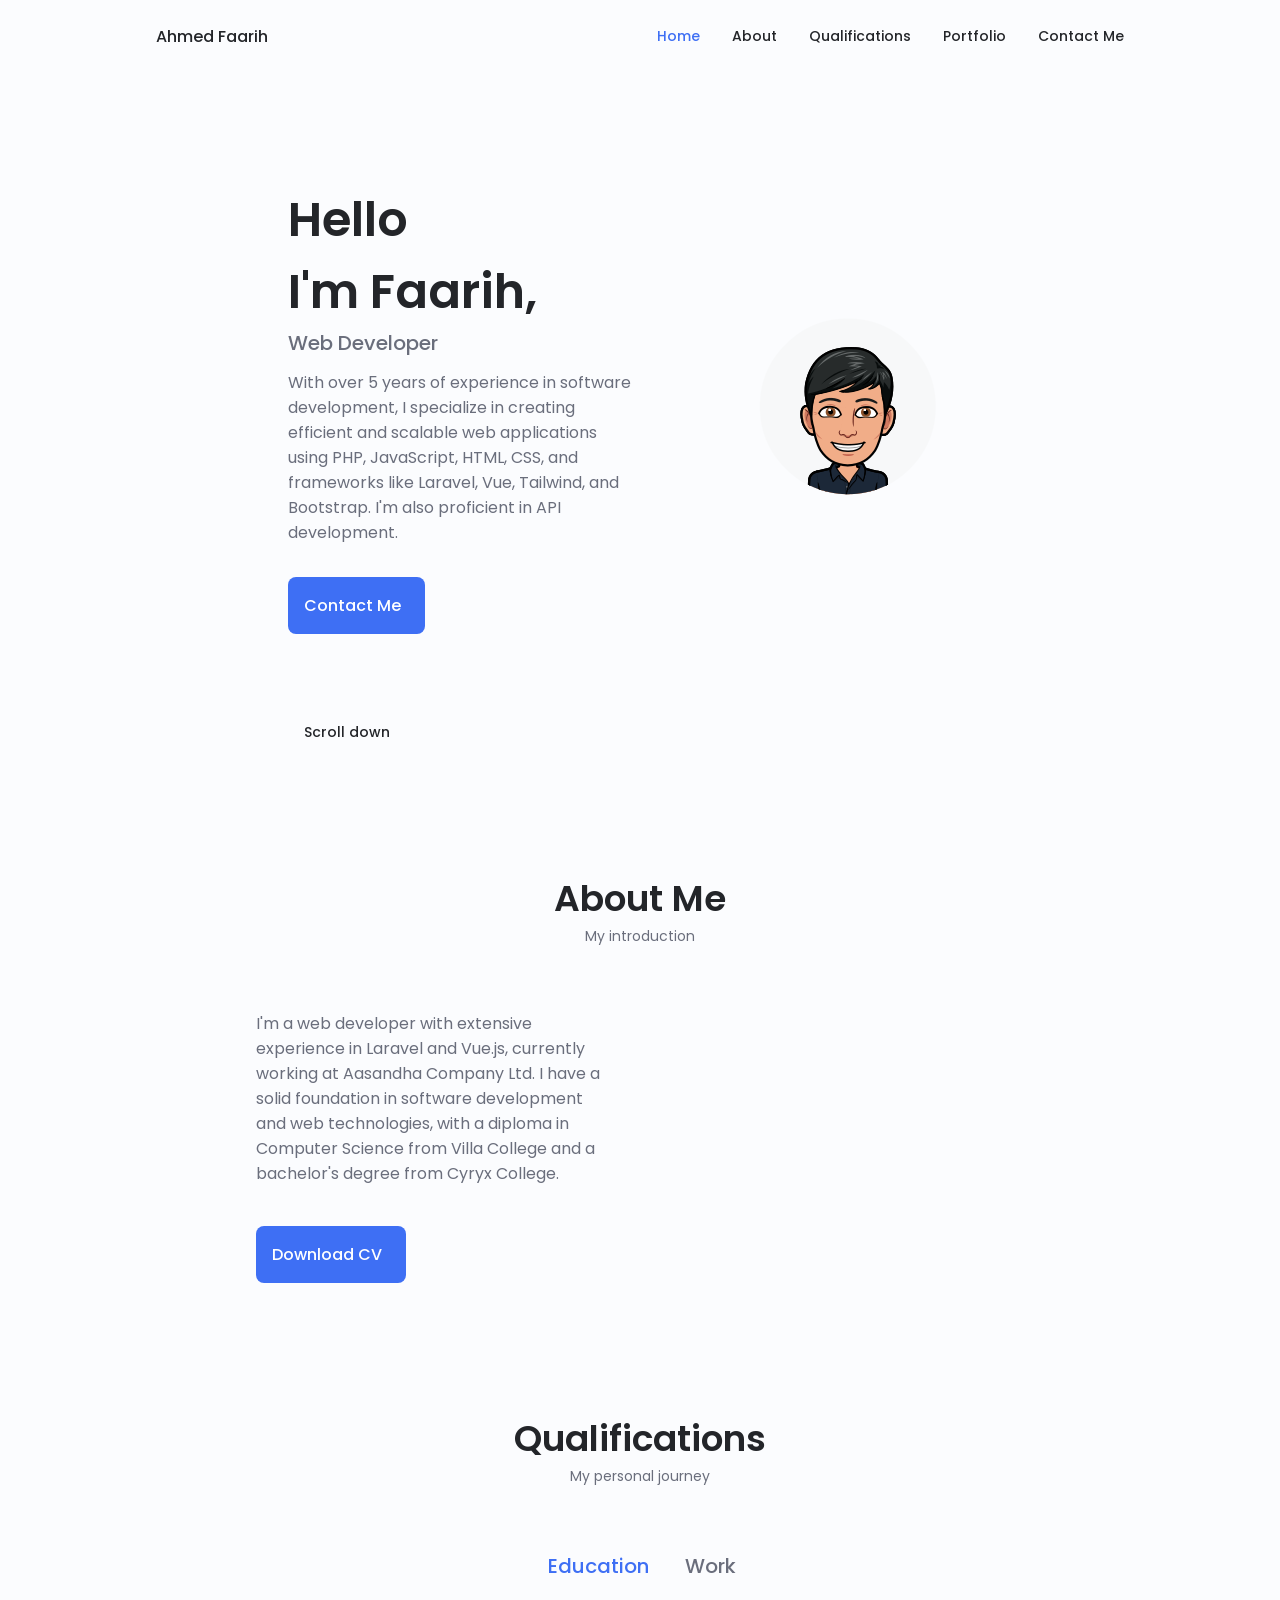
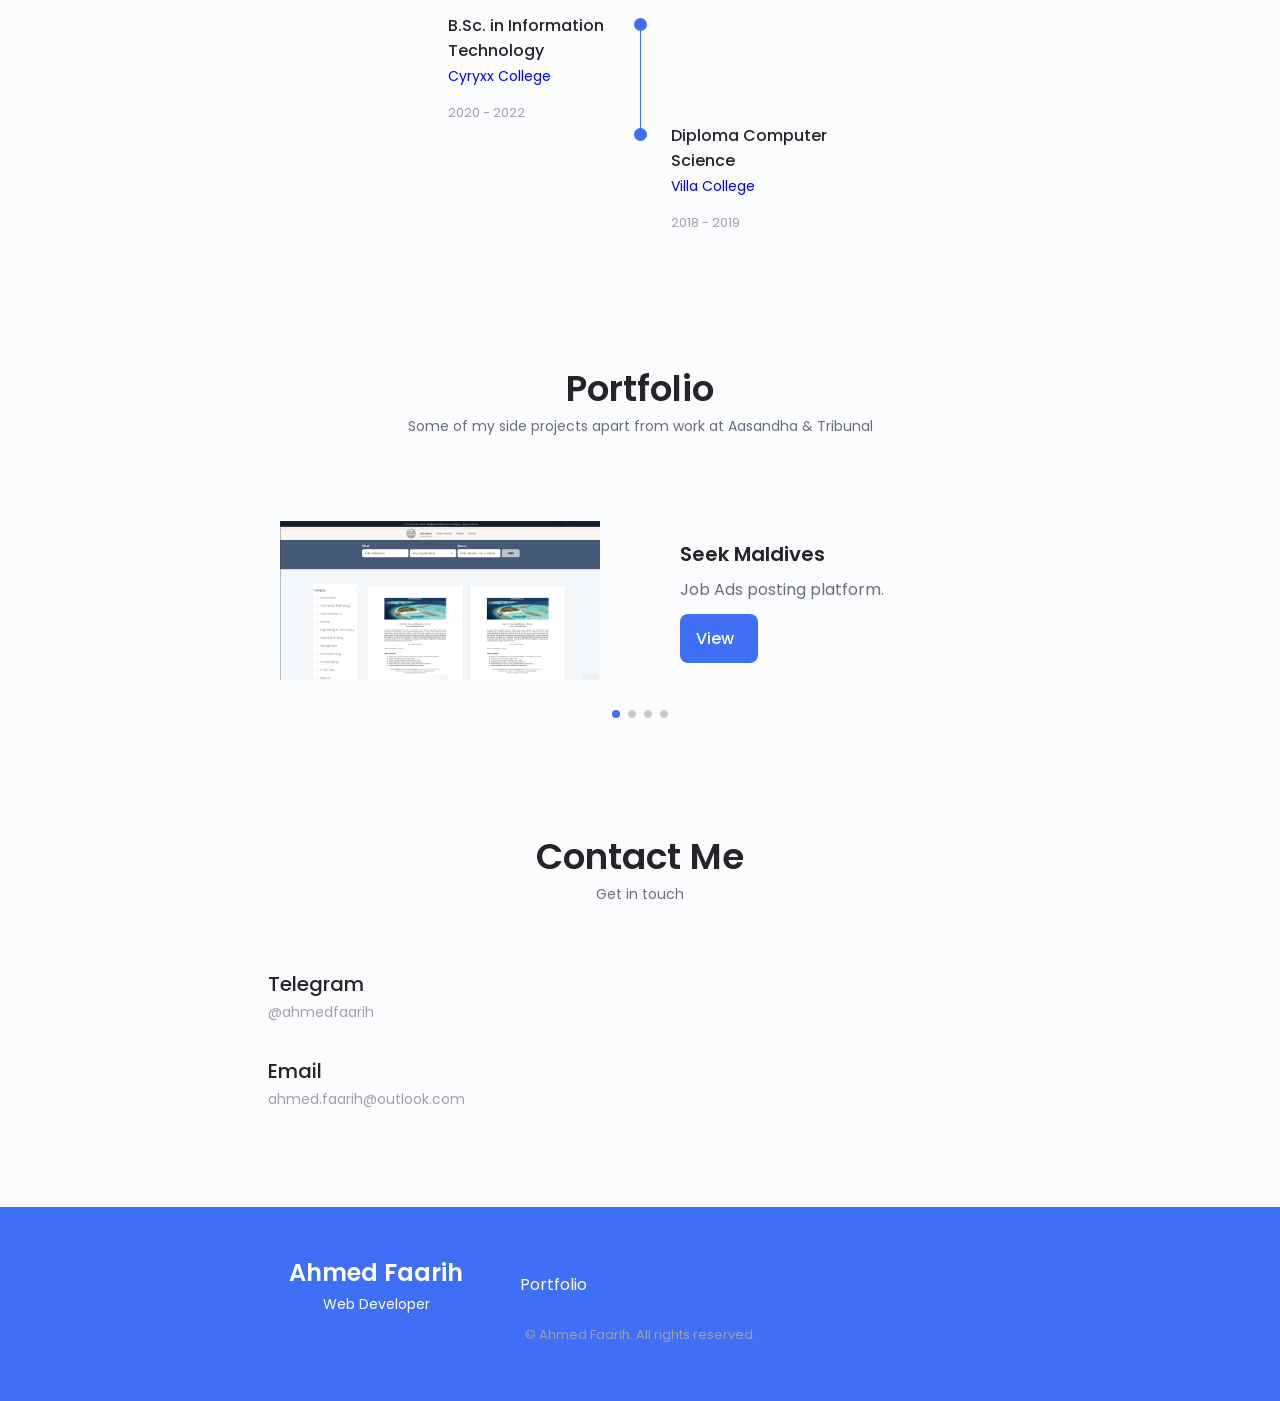
==== index.html @ a4dde604 "init" ====
<!DOCTYPE html>
<html lang="en">

<head>
    <meta charset="UTF-8">
    <meta name="viewport" content="width=device-width, initial-scale=1.0">
    <meta name="description" content="Ahmed Faarih - Data Scientist and Bioinformatician. Explore my expertise in data science and bioinformatics.">
    <!--==================== UNICONS ====================-->
    <link rel="stylesheet" href="https://unicons.iconscout.com/release/v4.0.0/css/line.css">
    <link rel="stylesheet" href="https://cdnjs.cloudflare.com/ajax/libs/font-awesome/4.7.0/css/font-awesome.min.css">
    <!--==================== SWIPER CSS ====================-->
    <link rel="stylesheet" href="assets/css/swiper-bundle.min.css">

    <!--==================== CSS ====================-->
    <link rel="stylesheet" href="assets/css/styles.css">

    <title>Ahmed Faarih - Web developer</title>
    <meta name="keywords" content="Web developer, software developer, computer science student, ">
    <meta name="author" content="Ahmed Faarih">
    <meta name="robots" content="index, follow">
    <meta name="google-site-verification" content="KYe6GsSYjjdW_70JlJh1PmUMcjtCYCgVxAILWMEkWSw" />
    <script src="https://www.google.com/recaptcha/api.js" async defer></script>
</head>

<body>
    <!--==================== HEADER ====================-->
    <header class="header" id="header">
        <nav class="nav container">
            <a href="#" class="nav__logo">Ahmed Faarih</a>
            <div class="nav__menu" id="nav-menu">
                <ul class="nav__list grid">
                    <li class="nav__item">
                        <a href="#home" class="nav__link active-link">
                            <i class="uil uil-estate nav__icon"></i> Home
                        </a>
                    </li>
                    <li class="nav__item">
                        <a href="#about" class="nav__link">
                            <i class="uil uil-user nav__icon"></i> About
                        </a>
                    </li>
                    <li class="nav__item">
                        <a href="#qualifications" class="nav__link">
                            <i class="uil uil-graduation-cap nav__icon"></i> Qualifications
                        </a>
                    </li>
                    <li class="nav__item">
                        <a href="#portfolio" class="nav__link">
                            <i class="uil uil-scenery nav__icon"></i> Portfolio
                        </a>
                    </li>
                    <li class="nav__item">
                        <a href="#contact" class="nav__link">
                            <i class="uil uil-estate nav__icon"></i> Contact Me
                        </a>
                    </li>
                </ul>
                <i class="uil uil-times nav__close" id="nav-close"></i>
            </div>
        </nav>
    </header>

    <!--==================== MAIN ====================-->
    <main class="main">
        <!--==================== HOME ====================-->
        <section class="home section" id="home">
            <div class="home__container container grid">
                <div class="home__content grid">
                    <div class="home__social">
                        <a href="https://www.linkedin.com/in/ahmedfaarih/" target="_blank" class="home__social-icon">
                            <i class="uil uil-linkedin-alt"></i>
                        </a>
                        <a href="https://github.com/ahmedfaarih" target="_blank" class="home__social-icon">
                            <i class="uil uil-github-alt"></i>
                        </a>
                    </div>

                    <div class="home__img">
                        <img  src="assets/img/bit.png" alt="" srcset="">
                    </div>
                    <div class="home__data">
                        <h1 class="home__title">Hello <br> I'm Faarih,</h1>
                        <h3 class="home__subtitle">Web Developer</h3>
                        <p class="home__description">With over 5 years of experience in software development, I specialize in creating efficient and scalable web applications using PHP, JavaScript, HTML, CSS, and frameworks like Laravel, Vue, Tailwind, and Bootstrap. I'm also proficient in API development.</p>
                        <a href="#contact" class="button button--flex">
                            Contact Me <i class="uil uil-message button__icon"></i>
                        </a>
                    </div>                    
                </div>

                <div class="home_scroll">
                    <a href="#about" class="home__scroll-button button--flex">
                        <i class="uil uil-mouse-alt home__scroll-mouse"></i>
                        <span class="home__scroll-name">Scroll down</span>
                        <i class="uil uil-arrow-down homw__scroll-arrow"></i>
                    </a>
                </div>
            </div>
        </section>
        
        <!--==================== ABOUT ====================-->
        <section class="about section" id="about">
            <h2 class="section__title"> About Me</h2>
            <span class="section__subtitle">My introduction</span>

            <div class="about__container container grid">
                <div class="about__data">
                    <p class="about__description">
                        I'm a web developer with extensive experience in Laravel and Vue.js, currently working at Aasandha Company Ltd. I have a solid foundation in software development and web technologies, with a diploma in Computer Science from Villa College and a bachelor's degree from Cyryx College.
                    </p>
            
                    <div class="about__buttons">
                        <a download="" href="assets/pdf/Ahmed_Faarih_CV.pdf" class="button button--flex">
                            Download CV <i class="uil uil-download-alt button__icon"></i>
                        </a>
                    </div>
                </div>
            </div>
            

        </section>


        <!--==================== QUALIFICATION ====================-->
        <section class="qualification section" id="qualifications">
            <h2 class="section__title">Qualifications</h2>
            <div class="section__subtitle">My personal journey</div>

            <div class="qualification__container container">
                <div class="qualification__tabs">
                    <div class="qualification__button button--flex qualification__active" data-target="#education">
                        <i class="uil uil-graduation-cap qualification__icon"></i>
                        Education
                    </div>

                    <div class="qualification__button button--flex" data-target="#work">
                        <i class="uil uil-briefcase-alt qualification__icon"></i>
                        Work
                    </div>
                </div>

                <div class="qualification__sections">
                    <!--===============================QUALIFICATION CONTENT 1 ===========================-->
                    <div class="qualification__content qualification__active" data-content id="education">
                        <!--===============================QUALIFICATION 1 ===========================-->
                        <div class="qualification__data">
                            <div>
                                <h3 class="qualification__title">B.Sc. in Information Technology  </h3>
                                <span class="qualification__subtitle">
                                    <a href="https://cyryxcollege.edu.mv/" target="_blank">Cyryxx College</a>
                                        <br>
                                </span>
                                <div class="qualification__calendar">
                                    <i class="uil uil-calendar-alt"></i>
                                    2020 - 2022
                                </div>
                            </div>

                            <div>
                                <span class="qualification__rounder"></span>
                                <span class="qualification__line"></span>
                            </div>
                        </div>

                        <!--===============================QUALIFICATION 2 ===========================-->
                        <div class="qualification__data">
                            <div></div>
                            <div>
                                <span class="qualification__rounder"></span>
                            </div>

                            <div>
                                <h3 class="qualification__title">Diploma Computer Science</h3>
                                <span class="qualification__subtitle">
                                    <a href="https://www.villacollege.edu.mv" target="_blank">Villa College</a>
                                        <br>
                                </span>
                                <div class="qualification__calendar">
                                    <i class="uil uil-calendar-alt"></i>
                                    2018 - 2019
                                </div>
                            </div>
                        </div>
                    </div>

                    <!--===============================QUALIFICATION CONTENT 2 ===========================-->
                    <div class="qualification__content" data-content id="work">
                        <!--===============================QUALIFICATION 1 ===========================-->
                        <div class="qualification__data">
                            <div>
                                <h3 class="qualification__title">Software Developer</h3>
                                <span class="qualification__subtitle">
                                    <a href="https://www.aasandha.mv/" target="_blank">Aasandha Company Ltd</a>
                                </span>
                                <div class="qualification__calendar">
                                    <i class="uil uil-calendar-alt"></i>
                                    June 2022 - Present
                                </div>
                            </div>

                            <div>
                                <span class="qualification__rounder"></span>
                                <span class="qualification__line"></span>
                            </div>
                        </div>

                        <!--===============================QUALIFICATION 2 ===========================-->
                        <div class="qualification__data">
                            <div></div>
                            <div>
                                <span class="qualification__rounder"></span>
                                <span class="qualification__line"></span>
                            </div>

                            <div>
                                <h3 class="qualification__title">Assistant IT officer</h3>
                                <span class="qualification__subtitle">
                                    <a href="https://employmenttribunal.gov.mv/tribunal/" target="_blank">Employment Tribunal </a>
                                </span>
                                <div class="qualification__calendar">
                                    <i class="uil uil-calendar-alt"></i>
                                    Nov 2019 - Jun 2022
                                </div>
                            </div>
                        </div>

                        <!--===============================QUALIFICATION 3 ===========================-->
                        <div class="qualification__data">
                            <div>
                                <h3 class="qualification__title">Technical Assistant</h3>
                                <span class="qualification__subtitle">
                                    <a href="https://www.univr.it/it/" target="_blank">Male' Water & Sewerage Company</a>
                                </span>
                                <div class="qualification__calendar">
                                    <i class="uil uil-calendar-alt"></i>
                                    Dec 2017 - Nov 2019
                                </div>
                            </div>

                            <div>
                                <span class="qualification__rounder"></span>
                            </div>
                        </div>
                    </div>
                </div>
            </div>
        </section>

        <!--==================== PORTFOLIO ====================-->
        <section class="portfolio section" id="portfolio">
            <h2 class="section__title">Portfolio</h2>
            <span class="section__subtitle">Some of my side projects apart from work at Aasandha & Tribunal</span>

            <div class="portfolio__container container swiper-container">
                <div class="swiper-wrapper">

                    <!--======================== PORTFOLIO 1 =============-->
                    <div class="portfolio__content grid swiper-slide">
                        <img src="assets/img/seekmv.png" alt="" class="portfolio__img" loading="lazy">

                        <div class="portfolio__data">
                            <h3 class="portfolio__title">Seek Maldives</h3>
                            <p class="portfolio__description">
                                Job Ads posting platform.
                            </p>
                            <a href="https://seek.mv"
                                class="button button--flex button--small portfolio__button">
                                View
                                <i class="uil uil-arrow-right button__icon"></i>
                            </a>
                        </div>
                    </div>

                    <!--======================== PORTFOLIO 2 =============-->
                    <div class="portfolio__content grid swiper-slide">
                        <img src="assets/img/ocm.png" alt="" class="portfolio__img" loading="lazy">

                        <div class="portfolio__data">
                            <h3 class="portfolio__title">Ocean Cruiser Maldives</h3>
                            <p class="portfolio__description">
                                Website for Ocean Cruiser Maldives
                            </p>
                            <a href="https://ocm.mv/v2" class="button button--flex button--small portfolio__button">
                                View
                                <i class="uil uil-arrow-right button__icon"></i>
                            </a>
                        </div>
                    </div>

                    <!--======================== PORTFOLIO 3 =============-->
                    <div class="portfolio__content grid swiper-slide">
                        <img src="assets/img/mn.png" alt="MN Lawyers" class="portfolio__img" loading="lazy">

                        <div class="portfolio__data">
                            <h3 class="portfolio__title">Munavvar Nazahath & Co</h3>
                            <p class="portfolio__description">
                                Website for Munavvar Nazahath & Co
                            </p>
                            <a href="https://mnlawyers.legal" class="button button--flex button--small portfolio__button">
                                View
                                <i class="uil uil-arrow-right button__icon"></i>
                            </a>
                        </div>
                    </div>

                    <!--======================== PORTFOLIO 4 =============-->
                    <div class="portfolio__content grid swiper-slide">
                        <img src="assets/img/prostore.png" alt="" class="portfolio__img" loading="lazy">
                        <div class="portfolio__data">
                            <h3 class="portfolio__title">Prostore Maldives</h3>
                            <p class="portfolio__description">
                                E-commerce Website for Prostore Maldives
                            </p>
                            <a href="https://prostore.mv" class="button button--flex button--small portfolio__button">
                                View
                                <i class="uil uil-arrow-right button__icon"></i>
                            </a>
                        </div>
                    </div>

                </div>
            
                <!--============ Add Pagination =============-->
                <div class="swiper-pagination swiper-pagination-portfolio"></div>
            </div>
        </section>

        <!--==================== CONTACT ME ====================-->
        <section class="contact section" id="contact">
            <h2 class="section__title">Contact Me</h2>
            <span class="section__subtitle">Get in touch</span>

            <div class="contact__container container grid">
                <div>
                    <div class="contact__information">
                        <i class="uil uil-telegram-alt contact__icon"></i>

                        <div>
                            <h3 class="contact__title">Telegram</h3>
                            <span class="contact__subtitle">@ahmedfaarih</span>
                        </div>
                    </div>

                    <div class="contact__information">
                        <i class="uil uil-envelope contact__icon"></i>

                        <div>
                            <h3 class="contact__title">Email</h3>
                            <span class="contact__subtitle">ahmed.faarih@outlook.com</span>
                        </div>
                    </div>
                </div>
            </div>
        </section>

    </main>
    
    <!--==================== FOOTER ====================-->
    <footer class="footer" id="footer">
        <div class="footer__bg">
            <div class="footer__container container grid">
                <div style="display: flex; flex-direction: column; align-items: center;">
                    <h2 class="footer__title">Ahmed Faarih</h2>
                    <span class="footer__subtitle">Web Developer</span>
                </div>

                <ul class="footer__links" style="align-self: center;">

                    <li>
                        <a href="#portfolio" class="footer__link">Portfolio</a>
                    </li>
                </ul>

                <div class="footer__socials" style="align-self: center;">
                    <a href="https://twitter.com/faarih_ahmed" class="footer__social" target="_blank">
                        <i class="uil uil-twitter-alt"></i>
                    </a>

                    <a href="https://www.linkedin.com/in/ahmedfaarih/" target="_blank" class="footer__social">
                        <i class="uil uil-linkedin-alt"></i>
                    </a>
                </div>
            </div>

            <p class="footer__copy" style="margin-top: 10px;">&#169; Ahmed Faarih. All rights reserved.</p>
        </div>
    </footer>


    <!--==================== SCROLL TOP ====================-->
    <a href="" class="scrollup" id="scroll-up">
        <i class="uil uil-arrow-up scroll__icon"></i>
    </a>

    <!--==================== SWIPER JS ====================-->
    <script src="assets/js/swiper-bundle.min.js"></script>

    <!--==================== MAIN JS ====================-->
    <script src="assets/js/main.js"></script>

</body>

</html>

</body>

</html>
---- assets/css/styles.css ----
/*==================== GOOGLE FONTS ====================*/
@import url('https://fonts.googleapis.com/css2?family=Poppins:wght@400;500;600&display=swap');

/*==================== VARIABLES CSS ====================*/
:root {
    --header-height: 3rem;

    /*========== Colors ==========*/
    /* Change favorite color */
    --hue-color: 224; /*Blue 224 - Green 142 - Purple 250 - Pink 340*/

    /* HSL color mode */
    --first-color: hsl(var(--hue-color), 89%, 60%);
    --first-color-second: hsl(var(--hue-color), 89%, 60%);
    --first-color-alt: hsl(var(--hue-color), 77%, 52%);
    --first-color-lighter: hsl(var(--hue-color), 92%, 85%);
    --title-color: hsl(var(--hue-color), 8%, 15%);
    --text-color: hsl(var(--hue-color), 8%, 45%);
    --text-color-light: hsl(var(--hue-color), 8%, 65%);
    --input-color: hsl(var(--hue-color), 70%, 96%);
    --body-color: hsl(var(--hue-color), 60%, 99%);
    --container-color: #FFF;
    --scroll-bar-color: hsl(var(--hue-color), 12%, 90%);
    --scroll-thumb-color: hsl(var(--hue-color), 12%, 80%);
    --scrollup-color:hsl(var(--hue-color), 89%, 60%);

    /*========== Font and typography ==========*/
    --body-font: 'Poppins', sans-serif;

    /* .5rem = 8px, 1rem = 16px, 1.5rem = 24px ... */
    --big-font-size: 2rem;
    --h1-font-size: 1.5rem;
    --h2-font-size: 1.25rem;
    --h3-font-size: 1.125rem;
    --normal-font-size: .938rem;
    --small-font-size: .813rem;
    --smaller-font-size: .75rem;

    /*========== Font weight ==========*/
    --font-medium: 500;
    --font-semi-bold: 600;

    /*========== Margenes Bottom ==========*/
    /* .25rem = 4px, .5rem = 8px, .75rem = 12px ... */
    --mb-0-25: .25rem;
    --mb-0-5: .5rem;
    --mb-0-75: .75rem;
    --mb-1: 1rem;
    --mb-1-5: 1.5rem;
    --mb-2: 2rem;
    --mb-2-5: 2.5rem;
    --mb-3: 3rem;

    /*========== z index ==========*/
    --z-tooltip: 10;
    --z-fixed: 100;
    --z-modal: 1000;
}

/* Font size for large devices */
@media screen and (min-width: 968px) {
    :root {
        --big-font-size: 3rem;
        --h1-font-size: 2.25rem;
        --h2-font-size: 1.5rem;
        --h3-font-size: 1.25rem;
        --normal-font-size: 1rem;
        --small-font-size: .875rem;
        --smaller-font-size: .813rem;
    }
}

/*========== Variables Dark theme ==========*/
body.dark-theme{
    /* HSL color mode */
    --first-color-second: hsl(var(--hue-color), 30%, 8%);
    --title-color: hsl(var(--hue-color), 8%, 95%);
    --text-color: hsl(var(--hue-color), 8%, 75%);
    --input-color: hsl(var(--hue-color), 29%, 16%);
    --body-color: hsl(var(--hue-color), 28%, 12%);
    --container-color: hsl(var(--hue-color), 29%, 16%);
    --scroll-bar-color: hsl(var(--hue-color), 12%, 48%);
    --scroll-thumb-color: hsl(var(--hue-color), 12%, 36%);
    --scrollup-color: white
}

/*========== Button Dark/Light ==========*/
.nav__btns{
    display: flex;
    align-items: center;
}

.change-theme{
    font-size: 1.25rem;
    color: var(--title-color);
    margin-right: var(--mb-1);
    cursor: pointer;
    padding-left:10px;
    padding-right:10px;
}

.change-theme:hover{
    color: var(--first-color);
}

/*==================== BASE ====================*/
*{
    box-sizing: border-box;
    padding: 0;
    margin: 0;
}

html{
    scroll-behavior: smooth;
}

body{
    margin: 0 0 var(--header-height) 0;
    font-family: var(--body-font);
    font-size: var(--normal-font-size);
    background-color: var(--body-color);
    color: var(--text-color);
}

h1,h2,h3,h4{
    color: var(--title-color);
    font-weight: var(--font-semi-bold);
}

ul{
    list-style: none;
}

a{
    text-decoration: none;
}

img{
    max-width: 100%;
    height: auto;
}



/*==================== REUSABLE CSS CLASSES ====================*/
.section{
    padding: 2rem 0 4rem;
}

.section__title{
    font-size: var(--h1-font-size);
}

.section__subtitle{
    display: block;
    font-size: var(--small-font-size);
    margin-bottom: var(--mb-3);
}

.section__title,
.section__subtitle{
    text-align: center;
}
/*==================== LAYOUT ====================*/
.container{
    max-width: 768px;
    margin-left: var(--mb-1-5);
    margin-right: var(--mb-1-5);
}

.grid{
    display: grid;
    gap: 1.5rem;
}

.header{
    width: 100%;
    position: fixed;
    bottom: 0;
    left: 0;
    z-index: var(--z-fixed);
    background-color: var(--body-color);
}

/*==================== NAV ====================*/
.nav
{
    max-width: 968px;
    height: var(--header-height);
    display: flex;
    justify-content: space-between;
    align-items: center;
}

.nav__logo,
.nav__toggle{
    color: var(--title-color);
    font-weight: var(--font-medium);
}

.nav__logo:hover{
    color: var(--first-color);
}

.nav__toggle{
    font-size: 1.1rem;
    cursor: pointer;
}

.nav__toggle:hover{
    color: var(--first-color);
}

@media screen and (max-width: 767px){
    .nav__menu{
        position: fixed;
        bottom: -100%;
        left: 0;
        width: 100%;
        background-color: var(--body-color);
        padding: 2rem 1.5rem 4rem;
        box-shadow: 0 -1px 4px rgba(0,0,0,.15);
        border-radius: 1.5rem 1.5rem 0 0;
        transition: .3s;
    }
}

.nav__list{
    grid-template-columns: repeat(3, 1fr);
    gap: 2rem;
}

.nav__link{
    display: flex;
    flex-direction: column;
    align-items: center;
    font-size: var(--small-font-size);
    color: var(--title-color);
    font-weight: var(--font-medium);
}

.nav__link:hover{
    color: var(--first-color);
}

.nav__icon{
    font-size: 1.2rem;
}

.nav__close{
    position: absolute;
    right: 1.3rem;
    bottom: .5rem;
    font-size: 1.5rem;
    cursor: pointer;
    color: var(--first-color);
}

.nav__close:hover{
    color: var(--first-color-alt);
}
/* show menu */
.show-menu{
    bottom: 0;
}

/* Active link */
.active-link{
    color: var(--first-color);
}

/* Change background header */
.scroll-header{
    box-shadow: 0 -1px 4px rgba(0,0,0,.15);
}

/*==================== HOME ====================*/
.home__container{
    gap: 1rem;
}

.home__content{
    grid-template-columns: .5fr 3fr;
    padding-top: 3.5rem;
    align-items: center;
}

.home__social{
    display: grid;
    grid-template-columns: max-content;
    row-gap: 1rem;
}

.home__social-icon{
    font-size: 1.25rem;
    color: var(--first-color);
}

.home__social-icon:hover{
    color: var(--first-color-alt);
}

.home__blob{
    width: 200px;
    fill: var(--first-color);
}

.home__blob-img{
    width: 170px;
}

.home__data{
    grid-column: 1/3;
}

.home__title{
    font-size: var(--big-font-size);
}

.home__subtitle{
    font-size: var(--h3-font-size);
    color: var(--text-color);
    font-weight: var(--font-medium);
    margin-bottom: var(--mb-0-75);
}

.home__description{
    margin-bottom: var(--mb-2);
}

.home__scroll{
    /*display: none;*/
}

.home__scroll-button{
    color: var(--first-color);
    transition: .3s;
}

.home__scroll-button:hover{
    transform: translateY(0.25rem);
}

.home__scroll-mouse{
    font-size: 2rem;
}

.home__scroll-name{
    font-size: var(--small-font-size);
    color: var(--title-color);
    font-weight: var(--font-medium);
    margin-right: var(--mb-0-25);
}

.home__scroll-arrow{
    font-size: 1.25rem;
}

/*==================== BUTTONS ====================*/
.button{
    display: inline-block;
    background-color: var(--first-color);
    color: #FFF;
    padding: 1rem;
    border-radius: .5rem;
    font-weight: var(--font-medium);
}

.button:hover{
    background-color: var(--first-color-alt);
}

.button__icon{
    font-size: 1.25rem;
    margin-left: var(--mb-0-5);
    transition: .3s;
}

.button--white{
    background-color: #FFF;
    color: var(--first-color);
}

.button--white:hover{
    background-color: #FFF;
}

.button--flex{
    display: inline-flex;
    align-items: center;
}

.button--small{
    padding: .75rem 1rem;
}

.button--link{
    padding: 0;
    background-color: transparent;
    color: var(--first-color);
}

.button--link:hover{
    background-color: transparent;
    color: var(--first-color-alt);
}

/*==================== ABOUT ====================*/
.about__img{
    width: 200px;
    border-radius: .5rem;
    justify-self: center;
    align-self: center;
}

.about__description{
    text-align: center;
    margin-bottom: var(--mb-2-5);
}

.about__info{
    display: flex;
    justify-content: space-evenly;
    margin-bottom: var(--mb-2-5);
}

.about__info-title{
    font-size: var(--h2-font-size);
    font-weight: var(--font-semi-bold);
    color: var(--title-color);
}

.about__info-name{
    font-size: var(--smaller-font-size);
}

.about__info-title,
.about__info-name{
    display: block;
    text-align: center;
}

.about__buttons{
    display: flex;
    justify-content: center;
}

/*==================== SKILLS ====================*/
.skills__container{
    row-gap: 0;
}

.skills__header{
    display: flex;
    align-items: center;
    margin-bottom: var(--mb-2-5);
    cursor: pointer;
}

.skills__icon,
.skills__arrow{
    font-size: 2rem;
    color: var(--first-color);
}

.skills__icon{
    margin-right: var(--mb-0-75);
}

.skills__title{
    font-size: var(--h3-font-size);
}

.skills__subtitle{
    font-size: var(--small-font-size);
    color: var(--text-color-light);
}

.skills__arrow{
    margin-left: auto;
    transition: .4s;
}

.skills__list{
    row-gap: 1.5rem;
    padding-left: 2.7rem;
}

.skills__titles{
    display: flex;
    justify-content: space-between;
    margin-bottom: var(--mb-0-5);
}

.skills__name{
    font-size: var(--normal-font-size);
    font-weight: var(--font-medium);
}

.skills__bar,
.skills__percentage{
    height: 5px;
    border-radius: .25rem;
}

.skills__bar{
    background-color: var(--first-color-lighter);
}

.skills__percentage{
    display: block;
    background-color: var(--first-color);
}

.skills__python{
    width: 95%;
}

.skills__java{
    width: 40%;
}

.skills__r{
    width: 90%;
}

.skills__cplusplus{
    width: 75%;
}

.skills__c{
    width: 65%;
}

.skills__docker{
    width: 85%;
}

.skills__kubernetes{
    width: 30%;
}

.skills__git{
    width: 90%;
}

.skills__reactnative{
    width: 80%;
}

.skills__bash{
    width: 85%;
}

.skills__bootstrap{
    width: 80%;
}

.skills__mysql{
    width: 70%;
}

.skills__mongo{
    width: 80%;
}

.skills__postgresql{
    width: 70%;
}

.skills__mssqlserver{
    width: 85%;
}

.skills__close .skills__list{
    height: 0;
    overflow: hidden;
}

.skills__open .skills__list{
    height: max-content;
    margin-bottom: var(--mb-2-5);
}

.skills__open .skills__arrow{
    transform: rotate(-180deg);
}

/*==================== QUALIFICATION ====================*/
.qualification__tabs{
    display: flex;
    justify-content: space-evenly;
    margin-bottom: var(--mb-2);
}

.qualification__button{
    font-size: var(--h3-font-size);
    font-weight: var(--font-medium);
    cursor: pointer;
}

.qualification__button:hover{
    color: var(--first-color);
}

.qualification__icon{
    font-size: 1.8rem;
    margin-right: var(--mb-0-25);
}

.qualification__data{
    display: grid;
    grid-template-columns: 1fr max-content 1fr;
    column-gap: 1.5rem;
}

.qualification__title{
    font-size: var(--normal-font-size);
    font-weight: var(--font-medium);
}

.qualification__subtitle{
    display: inline-block;
    font-size: var(--small-font-size);
    margin-bottom: var(--mb-1);
}

.qualification__calendar{
    font-size: var(--smaller-font-size);
    color: var(--text-color-light);
}

.qualification__rounder{
    display: inline-block;
    width: 13px;
    height: 13px;
    background-color: var(--first-color);
    border-radius: 50%;
}

.qualification__line{
    display: block;
    width: 1px;
    height: 100%;
    background-color: var(--first-color);
    transform: translate(6px, -7px);
}

.qualification [data-content]{
    display: none;
}

.qualification__active[data-content]{
    display: block;
}

.qualification__button.qualification__active{
    color: var(--first-color);
}

.qualification__tech{
    border-bottom: 3px solid var(--first-color-alt);
    border-radius: .2rem;
}
/*==================== Expertise ====================*/
.Expertise__container{
    gap: 1.5rem;
    grid-template-columns: repeat(2, 1fr);
}

.Expertise__content{
    display: flex;
    flex-direction: column;
    position: relative;
    background-color: var(--container-color);
    padding: 3.5rem .5rem 1.25rem 1.5rem;
    border-radius: .25rem;
    box-shadow: 0 2px 4px rgba(0,0,0,.15);
    transition: .3s;
}

.Expertise__content:hover{
    box-shadow: 0 4px 8px rgba(0,0,0,.15);
}

.Expertise__icon{
    display: block;
    font-size: 1.5rem;
    color: var(--first-color);
    margin-bottom: var(--mb-1);
}

.Expertise__title{
    font-size: var(--h3-font-size);
    margin-bottom: var(--mb-1);
    font-weight: var(--font-medium);
    height: 3.5rem; 
    display: flex;
    align-items: center;
}

.Expertise__button{
    cursor: pointer;
    font-size: var(--small-font-size);
    margin-top: auto; 
}

.Expertise__button:hover .button__icon{
    transform: translateX(.25rem);
}

.Expertise__modal{
    position: fixed;
    top: 0;
    left: 0;
    right: 0;
    bottom: 0;
    background-color: rgba(0,0,0,.5);
    display: flex;
    align-items: center;
    justify-content: center;
    padding: 0 1rem;
    z-index: var(--z-modal);
    opacity: 0;
    visibility: hidden;
    transition: .3s;
}

.Expertise__modal-content{
    position: relative;
    background-color: var(--container-color);
    padding: 1.5rem;
    border-radius: .5rem;
}

.Expertise__modal-service{
    row-gap: 1rem;
}

.Expertise__modal-service{
    display: flex;
}

.Expertise__modal-title{
    font-size: var(--h3-font-size);
    font-weight: var(--font-medium);
    margin-bottom: var(--mb-1-5);
}

.Expertise__modal-close{
    position: absolute;
    top: 1rem;
    right: 1rem;
    font-size: 1.5rem;
    color: var(--first-color);
    cursor: pointer;
}
.Expertise__modal-icon{
    color: var(--first-color);
    margin-right: var(--mb-0-25);
}

.active-modal{
    opacity: 1;
    visibility: visible;
}

/*==================== PORTFOLIO ====================*/
.portfolio__container{
    overflow: initial;
}

.portfolio__content{
    padding: 0 1.5rem;
}

.portfolio__img{
    width: 265px;
    height: 200px; 
    border-radius: .5rem;
    justify-self: center;
    object-fit: contain;
}

.portfolio__title{
    font-size: var(--h3-font-size);
    margin-bottom: var(--mb-0-5);
}

.portfolio__description{
    margin-bottom: var(--mb-0-75);
}

.portfolio__button:hover .button__icon{
    transform: translateX(.25rem);
}

.swiper-button-prev::after,
.swiper-button-next::after{
    content: "";
}

.swiper-portfolio-icon{
    font-size: 2rem;
    color: var(--first-color);
}

.swiper-button-prev{
    left: -.5rem;
}

.swiper-button-next{
    right: -.5rem;
}

.swiper-container-horizontal > .swiper-pagination-bullets{
    bottom: -2.5rem;
}

.swiper-pagination-bullet-active{
    background-color: var(--first-color);
}

.swiper-pagination-portfolio {
    height: 1px; 
    margin-top: -2px ;
}

.swiper-button-prev,
.swiper-button-next,
.swiper-pagination-bullet{
    outline: none;
}

/*==================== PROJECT IN MIND ====================*/
.project{
    text-align: center;
}

.project__bg{
    background-color: var(--first-color-second);
    padding-top: 3rem;
}

.project__title{
    font-size: var(--h2-font-size);
    margin-bottom: var(--mb-0-75);
}

.project__description{
    margin-bottom: var(--mb-1-5);
}

.project__title,
.project__description{
    color: #FFF;
}

.project__img{
    width: 150px;
    justify-self: left;
}

/*==================== CONTACT ME ====================*/
.contact__container{
    row-gap: 3rem;
}

.centered-container {
    display: flex;
    justify-content: center;
    align-items: center;
    text-align: center;
    margin-bottom: 15px; 
}

.contact__information{
    display: flex;
    margin-bottom: var(--mb-2);
}

.contact__icon{
    font-size: 2rem;
    color: var(--first-color);
    margin-right: var(--mb-0-75);
}

.contact__title{
    font-size: var(--h3-font-size);
    font-weight: var(--font-medium);
}

.contact__subtitle{
    font-size: var(--small-font-size);
    color: var(--text-color-light);
}

.contact__content{
    background-color: var(--input-color);
    border-radius: .5rem;
    padding: .75rem 1rem .25rem;
}

.contact__label{
    font-size: var(--smaller-font-size);
    color: var(--title-color);
}

.contact__input{
    width: 100%;
    background-color: var(--input-color);
    color: var(--text-color);
    font-family: var(--body-font);
    font-size: var(--normal-font-size);
    border: none;
    outline: none;
    padding: .25rem .5rem .5rem 0;
}

/*==================== ARTICLES ====================*/

.card-container {
    display: flex;
    flex-wrap: wrap;
    justify-content: space-between;
}

.card {
    background-color: var(--container-color);
    border-radius: 5px;
    margin: 10px;
    padding: 20px;
    box-shadow: 0 4px 8px 0 rgba(0,0,0,0.2);
}

.card a {
    text-decoration: none;
    color: var(--text-color);
}

.card p, .card h3 {
    margin: 0;
    color: var(--text-color);
}

.card:hover{
    box-shadow: 0 4px 8px rgba(0,0,0,.45);
}

.journal{
    font-size: var(--smaller-font-size);
    color: var(--first-color);
    font-weight: var(--font-semi-bold);
    font-style: italic;
}

.articles__data,
.articles__header {
  display: flex;
}
.articles__data {
  justify-content: space-between;
  margin-bottom: var(--mb-0-1);
}
.articles__img {
  width: 60px;
  height: 60px;
  border-radius: 50%;
  margin-right: var(--mb-0-75);
}
.articles__name {
  font-size: var(--h2-font-size);
  font-weight: var(--font-medium);
}
.articles__client {
  font-size: var(--small-font-size);
  color: var(--text-color-light);
}
.articles__description {
  margin-bottom: var(--mb-2-5);
}
.articles__icon-star {
  color: var(--first-color);
}
.swiper-container .swiper-pagination-articles {
  bottom: 0;
}

/*==================== FOOTER ====================*/
.footer{
    padding-top: 2rem;
    text-align: center; /* Allinea tutto al centro */
}

.footer__container{
    row-gap: 3.5rem;
}

.footer__bg{
    background-color: var(--first-color-second);
    padding: 2rem 0 3rem;
}

.footer__title{
    font-size: var(--h2-font-size);
    margin-bottom: var(--mb-0-25);
}

.footer__subtitle{
    font-size: var(--small-font-size);
}
.footer__links{
    display: flex;
    flex-direction: column;
    row-gap: 1.5rem;
}

.footer__link:hover{
    color: var(--first-color-lighter);
}

.footer__social{
    font-size: 1.25rem;
    margin-right: var(--mb-1-5);
}

.footer__social:hover {
    color: var(--first-color-lighter);
}

.footer__copy{
    font-size: var(--smaller-font-size);
    text-align: center;
    color: var(--text-color-light);
    margin-top: var(--mb-3);
}

.footer__title,
.footer__subtitle,
.footer__link,
.footer__social{
    color: #FFF;
}

/*========== SCROLL UP ==========*/
.scrollup{
    position: fixed;
    right: 1rem;
    bottom: 5rem;
    background-color: var(--scrollup-color);
    opacity: .8;
    padding: 0 .3rem;
    border-radius: .4rem;
    z-index: var(--z-tooltip);
    transition: .4s;
}

.scrollup:hover{
    background-color: var(--first-color-alt);
}

.scrollup__icon{
    font-size: 1.5rem;
    color: #FFF;
}
/* Show scroll */
.show-scroll{
    bottom: 5rem;
}

.scrollup--footer{
    background-color: white; /* which background color when scrollup reaches the footer */
}

/*========== SCROLL BAR ==========*/
::-webkit-scrollbar{
    width: .60rem;
    background-color: var(--scroll-bar-color);
    border-radius: .5rem;
}

::-webkit-scrollbar-thumb{
    background-color: var(--scroll-thumb-color);
    border-radius: .5rem;
}
/*==================== MEDIA QUERIES ====================*/
/* For small devices */
@media screen and (max-width: 350px){
    .container{
        margin-left: var(--mb-1);
        margin-right: var(--mb-1);
    }

    .nav__menu{
        padding: 2rem .25rem 4rem;
    }
    .nav__list{
        column-gap: 0;
    }
    
    .home__content{
        grid-template-columns: .25fr 3fr;

    }
    .home__blob{
        width: 180px;
    }

    .skills__title{
        font-size: var(--normal-font-size);
    }

    .qualification__data{
        gap: .5rem;
    }

    .Expertise__container{
        grid-template-columns: max-content;
        justify-content: center;
    }
    .Expertise__content{
        padding-right: 3.5rem;
    }
    .Expertise__modal{
        padding: 0 .5rem;
    }

    .project__img{
        width: 400px;
    }
    .articles__data,
    .articles__header {
      flex-direction: column;
      align-items: center;
    }
    .articles__img {
      margin-right: 0;
      margin-bottom: var(--mb-0-25);
    }
    .articles__data,
    .articles__description {
      text-align: center;
    }
}

/* For medium devices */
@media screen and (min-width: 568px){
    .home__content{
        grid-template-columns: max-content 1fr 1fr;
    }
    .home__data{
        grid-column: initial;
    }
    .home__img{
        order: 1;
        justify-self: center;
    }

    .about__container,
    .portfolio__content,
    .project__container,
    .footer__container{
        grid-template-columns: repeat(2, 1fr);
    }

    .qualification__sections{
        display: grid;
        grid-template-columns: .6fr;
        justify-content: center;
    }
}

@media screen and (min-width: 768px) {
    .container{
        margin-left: auto;
        margin-right: auto;
    }

    body{
        margin: 0;
    }

    .section{
        padding: 6rem 0 2rem;
    }
    .section__subtitle{
        margin-bottom: 4rem;
    }

    .header{
        top: 0;
        bottom: initial;
    }
    .header,
    .main,
    .footer__container{
        padding: 0 1rem;
    }

    .nav{
        height: calc(var(--header-height) + 1.5rem);
        column-gap: 1rem;
    }
    .nav__icon,
    .nav__close,
    .nav__toggle{
        display: none;
    }
    .nav__list{
        display: flex;
        column-gap: 2rem;
    }
    .nav__menu{
        margin-left: auto;
    }

    .change-theme{
        margin: 0;
    }

    .home__container{
        row-gap: 5rem;
    }
    .home__content{
        padding-top: 5.5rem;
        column-gap: 2rem;
    }
    .home__blob{
        width: 270px;
    }
    .home__scroll{
        display: block;
    }
    .home__scroll-button{
        margin-left: 3rem;
    }

    .about__container{
        column-gap: 5rem;
    }
    .about__img{
        width: 350px;
    }
    .about__description{
        text-align: initial;
    }
    .about__info{
        justify-content: space-between;
    }
    .about__buttons{
        justify-content: initial;
    }

    .qualification__tabs{
        justify-content: center;
    }
    .qualification__button{
        margin: 0 var(--mb-1);
    }
    .qualification__sections{
        grid-template-columns: .5fr;
    }

    .Expertise__container{
        grid-template-columns: repeat(3, 218px);
        justify-content: center;
    }
    .Expertise__icon{
        font-size: 2rem;
    }
    .Expertise__content{
        padding: 6rem 0 2rem 2.5rem;
    }
    .Expertise__modal-content{
        width: 450px;
    }

    .portfolio__img{
        width: 320px;
    }
    .portfolio__content{
        align-items: center;
    }

    .project{
        text-align: initial;
    }
    .project__bg{
        background: none;
    }
    .project__container{
        background-color: var(--first-color-second);
        border-radius: 1rem;
        padding: 3rem 2.5rem 0;
        grid-template-columns: 1fr max-content;
        column-gap: 3rem;
    }
    .project__data{
        padding-top: .8rem;
    }

    .footer__container{
        grid-template-columns: repeat(3, 1fr);
    }
    .footer__bg{
        padding: 3rem 0 3.5rem;
    }
    .footer__links{
        flex-direction: row;
        column-gap: 2rem;
    }
    .footer__socials{
        justify-self: flex-end;
    }
    .footer__copy{
        margin-top: 4.5rem;
    }
}

/* For large devices */
@media screen and (min-width: 1024px) {
    .header,
    .main,
    .footer__container{
        padding: 0;
    }

    .home__blob{
        width: 320px;
    }
    .home__social{
        transform: translateX(-6rem);
    }

    .Expertise__container{
        grid-template-columns: repeat(3, 238px);
    }

    .portfolio__content{
        column-gap: 5rem;
    }
    .swiper-portfolio-icon{
        font-size: 3.5rem;
    }
    .swiper-button-prev{
        left: -3.5rem;
    }
    .swiper-button-next{
        right: -3.5rem;
    }
    .swiper-container-horizontal >.swiper-pagination-bullets{
        bottom: 0;
    }
    .contact__inputs{
        grid-template-columns: repeat(2, 1fr);
    }
    
}

#g-recaptcha-response {
    display: block !important;
    position: absolute;
    margin: -50px 0 0 0 !important;
    z-index: -999999;
    opacity: 0;
    }
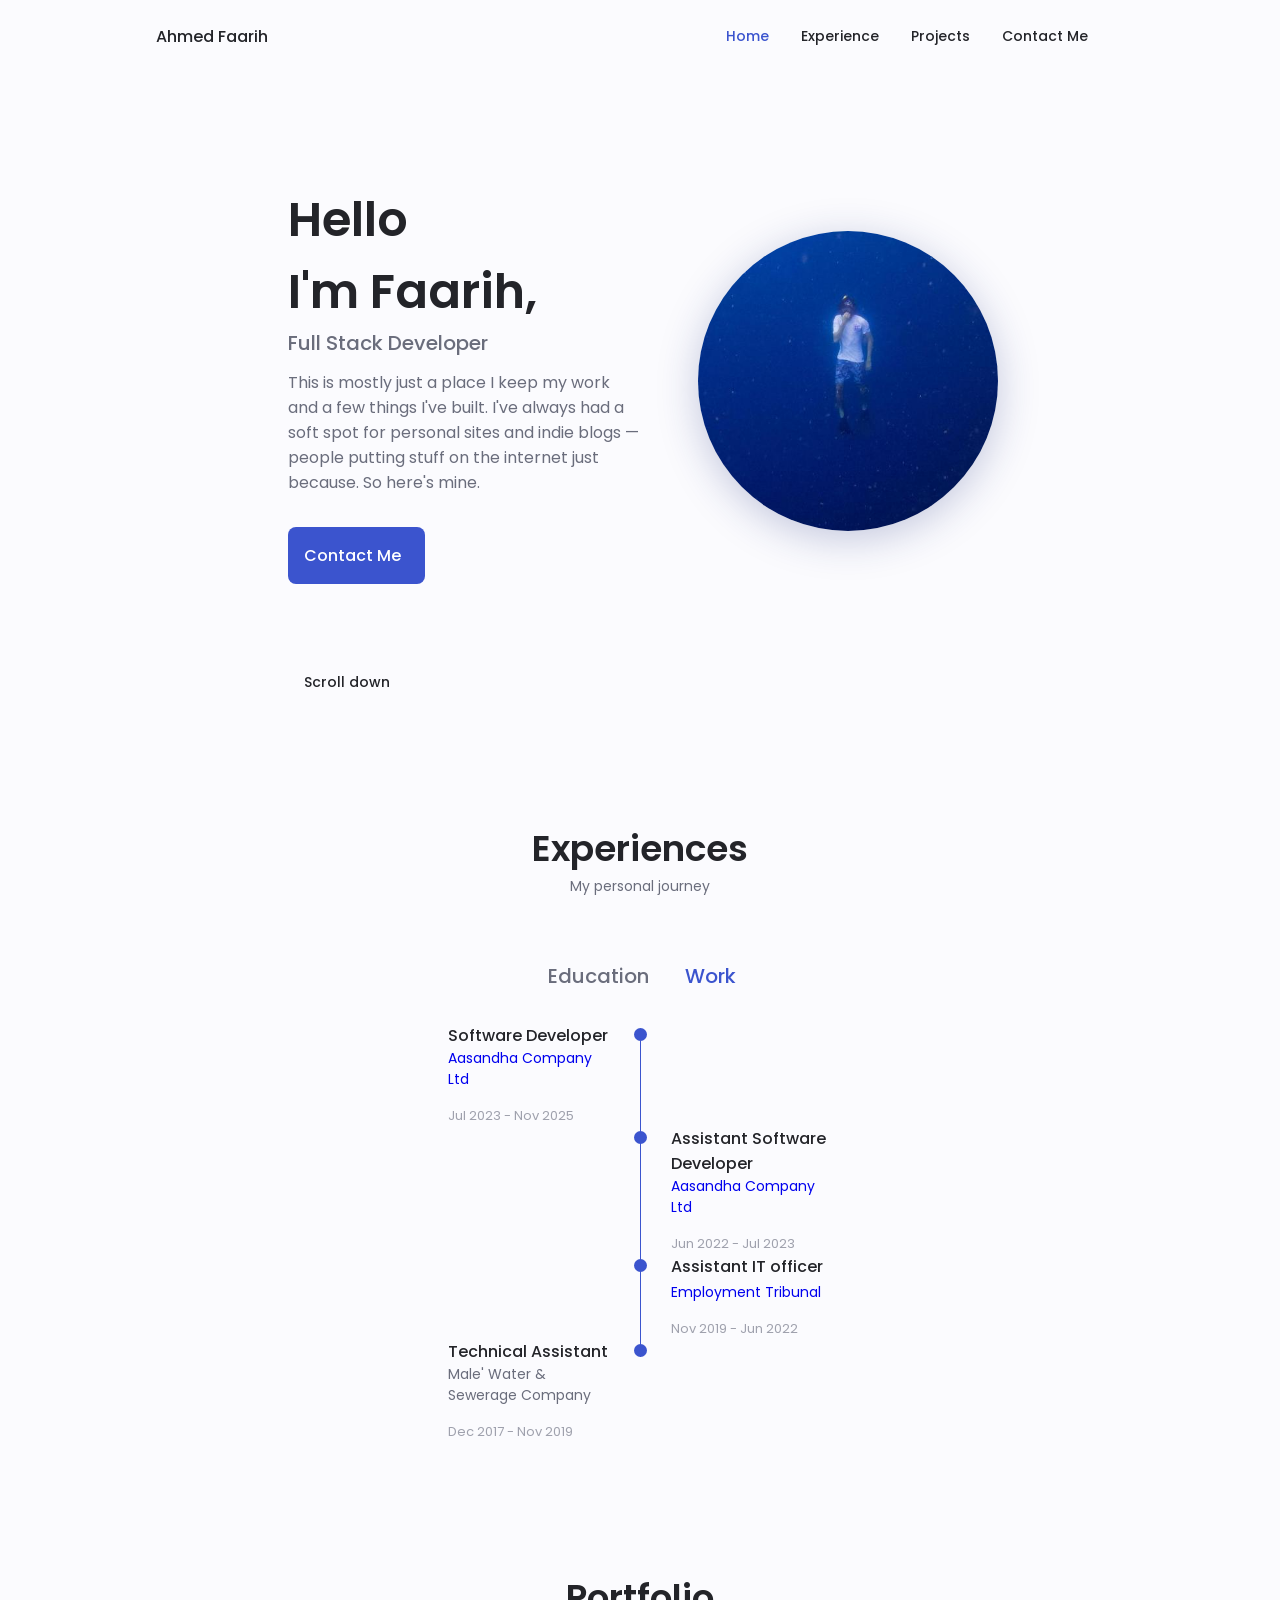
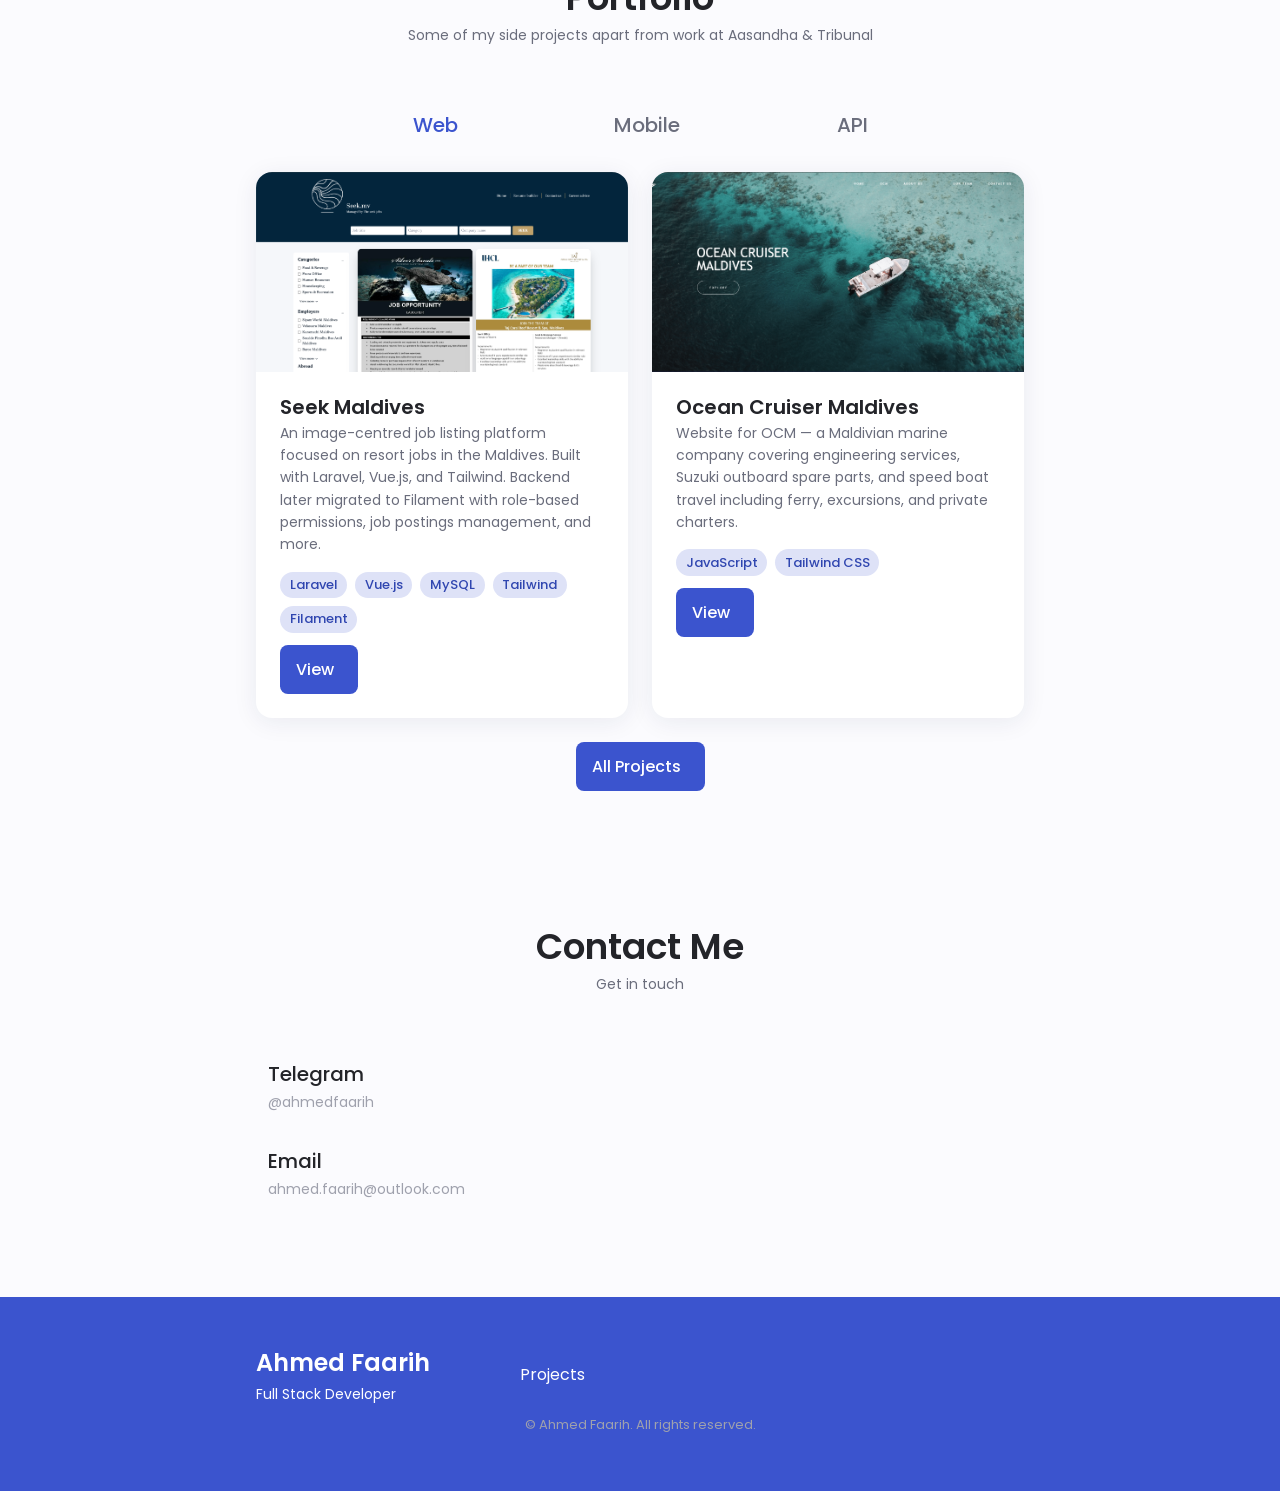
==== commit 09a600a4: "wip added orihects" ====
--- a/index.html
+++ b/index.html
@@ -4,26 +4,30 @@
 <head>
     <meta charset="UTF-8">
     <meta name="viewport" content="width=device-width, initial-scale=1.0">
-    <meta name="description" content="Ahmed Faarih - Data Scientist and Bioinformatician. Explore my expertise in data science and bioinformatics.">
+    <meta name="description" content="Ahmed Faarih - Full Stack Developer">
     <!--==================== UNICONS ====================-->
     <link rel="stylesheet" href="https://unicons.iconscout.com/release/v4.0.0/css/line.css">
-    <link rel="stylesheet" href="https://cdnjs.cloudflare.com/ajax/libs/font-awesome/4.7.0/css/font-awesome.min.css">
-    <!--==================== SWIPER CSS ====================-->
-    <link rel="stylesheet" href="assets/css/swiper-bundle.min.css">
-
-    <!--==================== CSS ====================-->
+<link rel="stylesheet" href="assets/css/swiper-bundle.min.css">
+
     <link rel="stylesheet" href="assets/css/styles.css">
 
-    <title>Ahmed Faarih - Web developer</title>
-    <meta name="keywords" content="Web developer, software developer, computer science student, ">
+    <title>Ahmed Faarih - Full Stack Developer</title>
+    <meta name="keywords" content="Full Stack Developer, software developer, web developer, ">
     <meta name="author" content="Ahmed Faarih">
     <meta name="robots" content="index, follow">
     <meta name="google-site-verification" content="KYe6GsSYjjdW_70JlJh1PmUMcjtCYCgVxAILWMEkWSw" />
-    <script src="https://www.google.com/recaptcha/api.js" async defer></script>
+    <meta property="og:title" content="Ahmed Faarih - Full Stack Developer">
+    <meta property="og:description" content="Full Stack Developer based in the Maldives. Building web apps, mobile apps, and APIs.">
+    <meta property="og:type" content="website">
+    <meta property="og:image" content="assets/img/me.jpeg">
+    <meta name="twitter:card" content="summary">
+    <meta name="twitter:title" content="Ahmed Faarih - Full Stack Developer">
+    <meta name="twitter:description" content="Full Stack Developer based in the Maldives. Building web apps, mobile apps, and APIs.">
+    <meta name="twitter:creator" content="@faarih_ahmed">
 </head>
 
 <body>
-    <!--==================== HEADER ====================-->
+<script>if(localStorage.getItem('selected-theme')==='dark')document.body.classList.add('dark-theme');</script>
     <header class="header" id="header">
         <nav class="nav container">
             <a href="#" class="nav__logo">Ahmed Faarih</a>
@@ -34,35 +38,34 @@
                             <i class="uil uil-estate nav__icon"></i> Home
                         </a>
                     </li>
-                    <li class="nav__item">
-                        <a href="#about" class="nav__link">
-                            <i class="uil uil-user nav__icon"></i> About
+<li class="nav__item">
+                        <a href="#qualifications" class="nav__link">
+                            <i class="uil uil-briefcase-alt nav__icon"></i> Experience
                         </a>
                     </li>
                     <li class="nav__item">
-                        <a href="#qualifications" class="nav__link">
-                            <i class="uil uil-graduation-cap nav__icon"></i> Qualifications
+                        <a href="projects.html" class="nav__link">
+                            <i class="uil uil-scenery nav__icon"></i> Projects
                         </a>
                     </li>
-                    <li class="nav__item">
-                        <a href="#portfolio" class="nav__link">
-                            <i class="uil uil-scenery nav__icon"></i> Portfolio
-                        </a>
-                    </li>
-                    <li class="nav__item">
+<li class="nav__item">
                         <a href="#contact" class="nav__link">
-                            <i class="uil uil-estate nav__icon"></i> Contact Me
+                            <i class="uil uil-message nav__icon"></i> Contact Me
                         </a>
                     </li>
                 </ul>
                 <i class="uil uil-times nav__close" id="nav-close"></i>
             </div>
+            <div class="nav__btns">
+                <i class="uil uil-moon change-theme" id="theme-button"></i>
+            </div>
+            <div class="nav__toggle" id="nav-toggle">
+                <i class="uil uil-apps"></i>
+            </div>
         </nav>
     </header>
 
-    <!--==================== MAIN ====================-->
     <main class="main">
-        <!--==================== HOME ====================-->
         <section class="home section" id="home">
             <div class="home__container container grid">
                 <div class="home__content grid">
@@ -76,19 +79,19 @@
                     </div>
 
                     <div class="home__img">
-                        <img  src="assets/img/bit.png" alt="" srcset="">
+                        <img  src="assets/img/me.jpeg" alt="Ahmed Faarih" srcset="">
                     </div>
                     <div class="home__data">
                         <h1 class="home__title">Hello <br> I'm Faarih,</h1>
-                        <h3 class="home__subtitle">Web Developer</h3>
-                        <p class="home__description">With over 5 years of experience in software development, I specialize in creating efficient and scalable web applications using PHP, JavaScript, HTML, CSS, and frameworks like Laravel, Vue, Tailwind, and Bootstrap. I'm also proficient in API development.</p>
+                        <h3 class="home__subtitle">Full Stack Developer</h3>
+                        <p class="home__description">This is mostly just a place I keep my work and a few things I've built. I've always had a soft spot for personal sites and indie blogs — people putting stuff on the internet just because. So here's mine.</p>
                         <a href="#contact" class="button button--flex">
                             Contact Me <i class="uil uil-message button__icon"></i>
                         </a>
                     </div>                    
                 </div>
 
-                <div class="home_scroll">
+                <div class="home__scroll">
                     <a href="#about" class="home__scroll-button button--flex">
                         <i class="uil uil-mouse-alt home__scroll-mouse"></i>
                         <span class="home__scroll-name">Scroll down</span>
@@ -98,63 +101,92 @@
             </div>
         </section>
         
-        <!--==================== ABOUT ====================-->
-        <section class="about section" id="about">
-            <h2 class="section__title"> About Me</h2>
-            <span class="section__subtitle">My introduction</span>
-
-            <div class="about__container container grid">
-                <div class="about__data">
-                    <p class="about__description">
-                        I'm a web developer with extensive experience in Laravel and Vue.js, currently working at Aasandha Company Ltd. I have a solid foundation in software development and web technologies, with a diploma in Computer Science from Villa College and a bachelor's degree from Cyryx College.
-                    </p>
-            
-                    <div class="about__buttons">
-                        <a download="" href="assets/pdf/Ahmed_Faarih_CV.pdf" class="button button--flex">
-                            Download CV <i class="uil uil-download-alt button__icon"></i>
-                        </a>
-                    </div>
-                </div>
-            </div>
-            
-
-        </section>
-
-
-        <!--==================== QUALIFICATION ====================-->
         <section class="qualification section" id="qualifications">
-            <h2 class="section__title">Qualifications</h2>
+            <h2 class="section__title">Experiences</h2>
             <div class="section__subtitle">My personal journey</div>
 
             <div class="qualification__container container">
                 <div class="qualification__tabs">
-                    <div class="qualification__button button--flex qualification__active" data-target="#education">
+                    <div class="qualification__button button--flex" data-target="#education">
                         <i class="uil uil-graduation-cap qualification__icon"></i>
                         Education
                     </div>
 
-                    <div class="qualification__button button--flex" data-target="#work">
+                    <div class="qualification__button button--flex qualification__active" data-target="#work">
                         <i class="uil uil-briefcase-alt qualification__icon"></i>
                         Work
                     </div>
                 </div>
 
                 <div class="qualification__sections">
-                    <!--===============================QUALIFICATION CONTENT 1 ===========================-->
-                    <div class="qualification__content qualification__active" data-content id="education">
-                        <!--===============================QUALIFICATION 1 ===========================-->
-                        <div class="qualification__data">
-                            <div>
-                                <h3 class="qualification__title">B.Sc. in Information Technology  </h3>
+                    <div class="qualification__content" data-content id="education">
+                        <div class="qualification__data">
+                            <div>
+                                <h3 class="qualification__title">M.Sc. Business Informatics</h3>
+                                <span class="qualification__subtitle">
+                                    <a href="https://www.uni-corvinus.hu/en/" target="_blank">Corvinus University of Budapest</a>
+                                </span>
+                                <div class="qualification__calendar">
+                                    <i class="uil uil-calendar-alt"></i>
+                                    2025 - Present
+                                </div>
+                            </div>
+
+                            <div>
+                                <span class="qualification__rounder"></span>
+                                <span class="qualification__line"></span>
+                            </div>
+                        </div>
+
+                        <div class="qualification__data">
+                            <div></div>
+                            <div>
+                                <span class="qualification__rounder"></span>
+                                <span class="qualification__line"></span>
+                            </div>
+
+                            <div>
+                                <h3 class="qualification__title">B.Sc. in Information Technology</h3>
                                 <span class="qualification__subtitle">
                                     <a href="https://cyryxcollege.edu.mv/" target="_blank">Cyryxx College</a>
-                                        <br>
                                 </span>
                                 <div class="qualification__calendar">
                                     <i class="uil uil-calendar-alt"></i>
                                     2020 - 2022
                                 </div>
                             </div>
+                        </div>
+
+                        <div class="qualification__data">
+                            <div>
+                                <h3 class="qualification__title">Diploma Computer Science</h3>
+                                <span class="qualification__subtitle">
+                                    <a href="https://www.villacollege.edu.mv" target="_blank">Villa College</a>
+                                </span>
+                                <div class="qualification__calendar">
+                                    <i class="uil uil-calendar-alt"></i>
+                                    2018 - 2019
+                                </div>
+                            </div>
+
+                            <div>
+                                <span class="qualification__rounder"></span>
+                            </div>
+                        </div>
+                    </div>
+
+                    <div class="qualification__content qualification__active" data-content id="work">
+                        <div class="qualification__data">
+                            <div>
+                                <h3 class="qualification__title">Software Developer</h3>
+                                <span class="qualification__subtitle">
+                                    <a href="https://www.aasandha.mv/" target="_blank">Aasandha Company Ltd</a>
+                                </span>
+                                <div class="qualification__calendar">
+                                    <i class="uil uil-calendar-alt"></i>
+                                    Jul 2023 - Nov 2025
+                                </div>
+                            </div>
 
                             <div>
                                 <span class="qualification__rounder"></span>
@@ -162,60 +194,36 @@
                             </div>
                         </div>
 
-                        <!--===============================QUALIFICATION 2 ===========================-->
                         <div class="qualification__data">
                             <div></div>
                             <div>
                                 <span class="qualification__rounder"></span>
-                            </div>
-
-                            <div>
-                                <h3 class="qualification__title">Diploma Computer Science</h3>
-                                <span class="qualification__subtitle">
-                                    <a href="https://www.villacollege.edu.mv" target="_blank">Villa College</a>
-                                        <br>
-                                </span>
-                                <div class="qualification__calendar">
-                                    <i class="uil uil-calendar-alt"></i>
-                                    2018 - 2019
-                                </div>
-                            </div>
-                        </div>
-                    </div>
-
-                    <!--===============================QUALIFICATION CONTENT 2 ===========================-->
-                    <div class="qualification__content" data-content id="work">
-                        <!--===============================QUALIFICATION 1 ===========================-->
-                        <div class="qualification__data">
-                            <div>
-                                <h3 class="qualification__title">Software Developer</h3>
+                                <span class="qualification__line"></span>
+                            </div>
+
+                            <div>
+                                <h3 class="qualification__title">Assistant Software Developer</h3>
                                 <span class="qualification__subtitle">
                                     <a href="https://www.aasandha.mv/" target="_blank">Aasandha Company Ltd</a>
                                 </span>
                                 <div class="qualification__calendar">
                                     <i class="uil uil-calendar-alt"></i>
-                                    June 2022 - Present
-                                </div>
-                            </div>
-
+                                    Jun 2022 - Jul 2023
+                                </div>
+                            </div>
+                        </div>
+
+                        <div class="qualification__data">
+                            <div></div>
                             <div>
                                 <span class="qualification__rounder"></span>
                                 <span class="qualification__line"></span>
                             </div>
-                        </div>
-
-                        <!--===============================QUALIFICATION 2 ===========================-->
-                        <div class="qualification__data">
-                            <div></div>
-                            <div>
-                                <span class="qualification__rounder"></span>
-                                <span class="qualification__line"></span>
-                            </div>
 
                             <div>
                                 <h3 class="qualification__title">Assistant IT officer</h3>
                                 <span class="qualification__subtitle">
-                                    <a href="https://employmenttribunal.gov.mv/tribunal/" target="_blank">Employment Tribunal </a>
+                                    <a href="https://employmenttribunal.gov.mv/tribunal/" target="_blank">Employment Tribunal</a>
                                 </span>
                                 <div class="qualification__calendar">
                                     <i class="uil uil-calendar-alt"></i>
@@ -224,12 +232,11 @@
                             </div>
                         </div>
 
-                        <!--===============================QUALIFICATION 3 ===========================-->
                         <div class="qualification__data">
                             <div>
                                 <h3 class="qualification__title">Technical Assistant</h3>
                                 <span class="qualification__subtitle">
-                                    <a href="https://www.univr.it/it/" target="_blank">Male' Water & Sewerage Company</a>
+                                    Male' Water & Sewerage Company
                                 </span>
                                 <div class="qualification__calendar">
                                     <i class="uil uil-calendar-alt"></i>
@@ -246,83 +253,142 @@
             </div>
         </section>
 
-        <!--==================== PORTFOLIO ====================-->
         <section class="portfolio section" id="portfolio">
             <h2 class="section__title">Portfolio</h2>
             <span class="section__subtitle">Some of my side projects apart from work at Aasandha & Tribunal</span>
 
-            <div class="portfolio__container container swiper-container">
-                <div class="swiper-wrapper">
-
-                    <!--======================== PORTFOLIO 1 =============-->
-                    <div class="portfolio__content grid swiper-slide">
-                        <img src="assets/img/seekmv.png" alt="" class="portfolio__img" loading="lazy">
-
-                        <div class="portfolio__data">
-                            <h3 class="portfolio__title">Seek Maldives</h3>
-                            <p class="portfolio__description">
-                                Job Ads posting platform.
-                            </p>
-                            <a href="https://seek.mv"
-                                class="button button--flex button--small portfolio__button">
-                                View
-                                <i class="uil uil-arrow-right button__icon"></i>
-                            </a>
-                        </div>
-                    </div>
-
-                    <!--======================== PORTFOLIO 2 =============-->
-                    <div class="portfolio__content grid swiper-slide">
-                        <img src="assets/img/ocm.png" alt="" class="portfolio__img" loading="lazy">
-
-                        <div class="portfolio__data">
-                            <h3 class="portfolio__title">Ocean Cruiser Maldives</h3>
-                            <p class="portfolio__description">
-                                Website for Ocean Cruiser Maldives
-                            </p>
-                            <a href="https://ocm.mv/v2" class="button button--flex button--small portfolio__button">
-                                View
-                                <i class="uil uil-arrow-right button__icon"></i>
-                            </a>
-                        </div>
-                    </div>
-
-                    <!--======================== PORTFOLIO 3 =============-->
-                    <div class="portfolio__content grid swiper-slide">
-                        <img src="assets/img/mn.png" alt="MN Lawyers" class="portfolio__img" loading="lazy">
-
-                        <div class="portfolio__data">
-                            <h3 class="portfolio__title">Munavvar Nazahath & Co</h3>
-                            <p class="portfolio__description">
-                                Website for Munavvar Nazahath & Co
-                            </p>
-                            <a href="https://mnlawyers.legal" class="button button--flex button--small portfolio__button">
-                                View
-                                <i class="uil uil-arrow-right button__icon"></i>
-                            </a>
-                        </div>
-                    </div>
-
-                    <!--======================== PORTFOLIO 4 =============-->
-                    <div class="portfolio__content grid swiper-slide">
-                        <img src="assets/img/prostore.png" alt="" class="portfolio__img" loading="lazy">
-                        <div class="portfolio__data">
-                            <h3 class="portfolio__title">Prostore Maldives</h3>
-                            <p class="portfolio__description">
-                                E-commerce Website for Prostore Maldives
-                            </p>
-                            <a href="https://prostore.mv" class="button button--flex button--small portfolio__button">
-                                View
-                                <i class="uil uil-arrow-right button__icon"></i>
-                            </a>
-                        </div>
-                    </div>
-
-                </div>
-            
-                <!--============ Add Pagination =============-->
-                <div class="swiper-pagination swiper-pagination-portfolio"></div>
-            </div>
+            <div class="portfolio__tabs container">
+                <div class="portfolio__tab-btn portfolio__tab-btn--active" data-portfolio-tab="web">
+                    <i class="uil uil-globe"></i> Web
+                </div>
+                <div class="portfolio__tab-btn" data-portfolio-tab="mobile">
+                    <i class="uil uil-mobile-android"></i> Mobile
+                </div>
+                <div class="portfolio__tab-btn" data-portfolio-tab="api">
+                    <i class="uil uil-brackets-curly"></i> API
+                </div>
+            </div>
+
+            <div class="portfolio__tab-content portfolio__tab-content--active" id="portfolio-web">
+                <div class="web__container container">
+
+                    <div class="web__card">
+                        <img src="assets/img/seek.png" alt="Seek Maldives - Job ads platform" class="web__img" loading="lazy">
+                        <div class="web__info">
+                            <h3 class="apps__title">Seek Maldives</h3>
+                            <p class="apps__description">An image-centred job listing platform focused on resort jobs in the Maldives. Built with Laravel, Vue.js, and Tailwind. Backend later migrated to Filament with role-based permissions, job postings management, and more.</p>
+                            <div class="portfolio__tags">
+                                <span class="portfolio__tag">Laravel</span>
+                                <span class="portfolio__tag">Vue.js</span>
+                                <span class="portfolio__tag">MySQL</span>
+                                <span class="portfolio__tag">Tailwind</span>
+                                <span class="portfolio__tag">Filament</span>
+                            </div>
+                            <a href="https://seek.mv" target="_blank" class="button button--flex button--small portfolio__button">View <i class="uil uil-arrow-right button__icon"></i></a>
+                        </div>
+                    </div>
+
+                    <div class="web__card">
+                        <img src="assets/img/ocm.png" alt="Ocean Cruiser Maldives website" class="web__img" loading="lazy">
+                        <div class="web__info">
+                            <h3 class="apps__title">Ocean Cruiser Maldives</h3>
+                            <p class="apps__description">Website for OCM — a Maldivian marine company covering engineering services, Suzuki outboard spare parts, and speed boat travel including ferry, excursions, and private charters.</p>
+                            <div class="portfolio__tags">
+                                <span class="portfolio__tag">JavaScript</span>
+                                <span class="portfolio__tag">Tailwind CSS</span>
+                            </div>
+                            <a href="https://ocm.mv/" target="_blank" class="button button--flex button--small portfolio__button">View <i class="uil uil-arrow-right button__icon"></i></a>
+                        </div>
+                    </div>
+
+                </div>
+                <div class="web__more-btn">
+                    <a href="projects.html" class="button button--flex button--small portfolio__button">All Projects <i class="uil uil-arrow-right button__icon"></i></a>
+                </div>
+            </div>
+
+            <div class="portfolio__tab-content" id="portfolio-mobile">
+                <div class="apps__container container">
+
+                    <div class="apps__card">
+                        <div class="apps__screenshots">
+                            <img src="assets/mobile-apps/seekmv/0x0ss (2).png" alt="Seek Maldives app screenshot" class="apps__screen apps__screen--side">
+                            <img src="assets/mobile-apps/seekmv/0x0ss.png" alt="Seek Maldives app - home screen" class="apps__screen apps__screen--center">
+                            <img src="assets/mobile-apps/seekmv/0x0ss (4).png" alt="Seek Maldives app screenshot" class="apps__screen apps__screen--side">
+                        </div>
+                        <div class="apps__info">
+                            <div class="apps__header">
+                                <h3 class="apps__title">Seek Maldives</h3>
+                                <span class="apps__platform"><i class="uil uil-mobile-android"></i> React Native</span>
+                            </div>
+                            <p class="apps__description">The mobile app for Seek Maldives — browse job listings, apply directly, and manage your profile on the go. Backed by the Seek Maldives Laravel API.</p>
+                            <div class="portfolio__tags">
+                                <span class="portfolio__tag">React Native</span>
+                                <span class="portfolio__tag">Laravel API</span>
+                            </div>
+                        </div>
+                    </div>
+
+                    <div class="apps__card">
+                        <div class="apps__screenshots">
+                            <img src="assets/mobile-apps/atlantisexpressmv/400x800bb(2).png" alt="Atlantis Express app screenshot" class="apps__screen apps__screen--side">
+                            <img src="assets/mobile-apps/atlantisexpressmv/400x800bb.png" alt="Atlantis Express app - home screen" class="apps__screen apps__screen--center">
+                            <img src="assets/mobile-apps/atlantisexpressmv/400x800bb(3).png" alt="Atlantis Express app screenshot" class="apps__screen apps__screen--side">
+                        </div>
+                        <div class="apps__info">
+                            <div class="apps__header">
+                                <h3 class="apps__title">Atlantis Express</h3>
+                                <span class="apps__platform"><i class="uil uil-mobile-android"></i> React Native</span>
+                            </div>
+                            <p class="apps__description">App for Atlantis Express — a Maldivian trading platform specializing in traditional Boduberu instruments and cultural items. Registered in 2020, they've become a trusted name in the Boduberu community for authentic and customized products.</p>
+                            <div class="portfolio__tags">
+                                <span class="portfolio__tag">React Native</span>
+                                <span class="portfolio__tag">Laravel API</span>
+                            </div>
+                        </div>
+                    </div>
+
+                </div>
+                <div class="web__more-btn">
+                    <a href="projects.html#portfolio-mobile" class="button button--flex button--small portfolio__button">All Projects <i class="uil uil-arrow-right button__icon"></i></a>
+                </div>
+            </div>
+
+            <div class="portfolio__tab-content" id="portfolio-api">
+                <div class="api__container container">
+
+                    <div class="api__card">
+                        <div class="api__icon"><i class="uil uil-fish"></i></div>
+                        <div class="api__data">
+                            <h3 class="api__title">Fishes of Maldives API</h3>
+                            <p class="api__description">API for a catalogue of fish species found in Maldivian waters. Serves species data, images, and descriptions for use in marine education and research applications.</p>
+                            <div class="portfolio__tags">
+                                <span class="portfolio__tag">Python</span>
+                                <span class="portfolio__tag">FastAPI</span>
+                            </div>
+                        </div>
+                    </div>
+
+                    <div class="api__card">
+                        <div class="api__icon"><i class="uil uil-server-network"></i></div>
+                        <div class="api__data">
+                            <h3 class="api__title">Atlantis Express API</h3>
+                            <p class="api__description">REST API for the Atlantis Express mobile app. Manages product listings, orders, and customer accounts for their Boduberu instruments and cultural items platform.</p>
+                            <div class="portfolio__tags">
+                                <span class="portfolio__tag">Laravel</span>
+                                <span class="portfolio__tag">REST</span>
+                                <span class="portfolio__tag">MySQL</span>
+                            </div>
+                        </div>
+                    </div>
+
+
+                </div>
+                <div class="web__more-btn">
+                    <a href="projects.html#portfolio-api" class="button button--flex button--small portfolio__button">All Projects <i class="uil uil-arrow-right button__icon"></i></a>
+                </div>
+            </div>
+
         </section>
 
         <!--==================== CONTACT ME ====================-->
@@ -337,7 +403,7 @@
 
                         <div>
                             <h3 class="contact__title">Telegram</h3>
-                            <span class="contact__subtitle">@ahmedfaarih</span>
+                            <a href="https://t.me/ahmedfaarih" target="_blank" class="contact__subtitle">@ahmedfaarih</a>
                         </div>
                     </div>
 
@@ -346,7 +412,7 @@
 
                         <div>
                             <h3 class="contact__title">Email</h3>
-                            <span class="contact__subtitle">ahmed.faarih@outlook.com</span>
+                            <a href="mailto:ahmed.faarih@outlook.com" class="contact__subtitle">ahmed.faarih@outlook.com</a>
                         </div>
                     </div>
                 </div>
@@ -359,15 +425,15 @@
     <footer class="footer" id="footer">
         <div class="footer__bg">
             <div class="footer__container container grid">
-                <div style="display: flex; flex-direction: column; align-items: center;">
+                <div style="display: flex; flex-direction: column; align-items: flex-start;">
                     <h2 class="footer__title">Ahmed Faarih</h2>
-                    <span class="footer__subtitle">Web Developer</span>
+                    <span class="footer__subtitle">Full Stack Developer</span>
                 </div>
 
                 <ul class="footer__links" style="align-self: center;">
 
                     <li>
-                        <a href="#portfolio" class="footer__link">Portfolio</a>
+                        <a href="projects.html" class="footer__link">Projects</a>
                     </li>
                 </ul>
 
@@ -388,7 +454,7 @@
 
 
     <!--==================== SCROLL TOP ====================-->
-    <a href="" class="scrollup" id="scroll-up">
+    <a href="#" class="scrollup" id="scroll-up">
         <i class="uil uil-arrow-up scroll__icon"></i>
     </a>
 
@@ -401,7 +467,3 @@
 </body>
 
 </html>
-
-</body>
-
-</html>
--- a/assets/css/styles.css
+++ b/assets/css/styles.css
@@ -7,13 +7,13 @@
 
     /*========== Colors ==========*/
     /* Change favorite color */
-    --hue-color: 224; /*Blue 224 - Green 142 - Purple 250 - Pink 340*/
+    --hue-color: 230;
 
     /* HSL color mode */
-    --first-color: hsl(var(--hue-color), 89%, 60%);
-    --first-color-second: hsl(var(--hue-color), 89%, 60%);
-    --first-color-alt: hsl(var(--hue-color), 77%, 52%);
-    --first-color-lighter: hsl(var(--hue-color), 92%, 85%);
+    --first-color: hsl(var(--hue-color), 60%, 52%);
+    --first-color-second: hsl(var(--hue-color), 60%, 52%);
+    --first-color-alt: hsl(var(--hue-color), 57%, 44%);
+    --first-color-lighter: hsl(var(--hue-color), 60%, 92%);
     --title-color: hsl(var(--hue-color), 8%, 15%);
     --text-color: hsl(var(--hue-color), 8%, 45%);
     --text-color-light: hsl(var(--hue-color), 8%, 65%);
@@ -71,17 +71,24 @@
 }
 
 /*========== Variables Dark theme ==========*/
+body.dark-theme .qualification__subtitle a,
+body.dark-theme .qualification__subtitle {
+    color: var(--text-color);
+}
+
 body.dark-theme{
-    /* HSL color mode */
+    --first-color: hsl(var(--hue-color), 50%, 65%);
+    --first-color-alt: hsl(var(--hue-color), 50%, 58%);
     --first-color-second: hsl(var(--hue-color), 30%, 8%);
-    --title-color: hsl(var(--hue-color), 8%, 95%);
-    --text-color: hsl(var(--hue-color), 8%, 75%);
-    --input-color: hsl(var(--hue-color), 29%, 16%);
-    --body-color: hsl(var(--hue-color), 28%, 12%);
-    --container-color: hsl(var(--hue-color), 29%, 16%);
-    --scroll-bar-color: hsl(var(--hue-color), 12%, 48%);
-    --scroll-thumb-color: hsl(var(--hue-color), 12%, 36%);
-    --scrollup-color: white
+    --first-color-lighter: hsl(var(--hue-color), 20%, 22%);
+    --title-color: hsl(0, 0%, 93%);
+    --text-color: hsl(0, 0%, 68%);
+    --input-color: hsl(220, 12%, 20%);
+    --body-color: hsl(220, 12%, 10%);
+    --container-color: hsl(220, 12%, 17%);
+    --scroll-bar-color: hsl(var(--hue-color), 12%, 40%);
+    --scroll-thumb-color: hsl(var(--hue-color), 12%, 30%);
+    --scrollup-color: white;
 }
 
 /*========== Button Dark/Light ==========*/
@@ -305,6 +312,15 @@
     fill: var(--first-color);
 }
 
+.home__img img{
+    width: 300px;
+    height: 300px;
+    object-fit: cover;
+    object-position: center top;
+    border-radius: 50%;
+    box-shadow: 0 8px 40px hsla(var(--hue-color), 60%, 30%, 0.25);
+}
+
 .home__blob-img{
     width: 170px;
 }
@@ -557,7 +573,27 @@
 }
 
 .skills__mysql{
-    width: 70%;
+    width: 80%;
+}
+
+.skills__php{
+    width: 90%;
+}
+
+.skills__laravel{
+    width: 90%;
+}
+
+.skills__js{
+    width: 80%;
+}
+
+.skills__vue{
+    width: 80%;
+}
+
+.skills__html{
+    width: 90%;
 }
 
 .skills__mongo{
@@ -1363,4 +1399,211 @@
     margin: -50px 0 0 0 !important;
     z-index: -999999;
     opacity: 0;
-    }+    }
+
+.portfolio__tabs {
+  display: flex;
+  justify-content: space-evenly;
+  margin-bottom: var(--mb-2);
+}
+
+.portfolio__tab-btn {
+  font-size: var(--h3-font-size);
+  font-weight: var(--font-medium);
+  cursor: pointer;
+  color: var(--text-color);
+}
+
+.portfolio__tab-btn:hover {
+  color: var(--first-color);
+}
+
+.portfolio__tab-btn--active {
+  color: var(--first-color);
+}
+
+.portfolio__tab-content {
+  display: none;
+}
+
+.portfolio__tab-content--active {
+  display: block;
+}
+
+.web__container {
+  display: grid;
+  grid-template-columns: repeat(2, 1fr);
+  gap: 1.5rem;
+}
+
+.web__card.web__hidden {
+  display: none;
+}
+
+.web__more-btn {
+  display: flex;
+  justify-content: center;
+  margin-top: var(--mb-1-5);
+}
+
+
+.web__card {
+  background-color: var(--container-color);
+  border-radius: 1rem;
+  overflow: hidden;
+  box-shadow: 0 4px 24px hsla(var(--hue-color), 40%, 20%, .08);
+}
+
+.web__img {
+  width: 100%;
+  height: 200px;
+  object-fit: cover;
+  object-position: top;
+  display: block;
+}
+
+.web__info {
+  padding: 1.25rem 1.5rem 1.5rem;
+}
+
+@media screen and (max-width: 768px) {
+  .web__container {
+    grid-template-columns: 1fr;
+  }
+}
+
+.api__container {
+  display: grid;
+  grid-template-columns: repeat(2, 1fr);
+  gap: 1.5rem;
+}
+
+.api__card {
+  background-color: var(--container-color);
+  border-radius: 1rem;
+  padding: 1.75rem;
+  box-shadow: 0 4px 24px hsla(var(--hue-color), 40%, 20%, .08);
+  display: flex;
+  gap: 1.25rem;
+  align-items: flex-start;
+}
+
+.api__icon {
+  font-size: 2rem;
+  color: var(--first-color);
+  flex-shrink: 0;
+}
+
+.api__title {
+  font-size: var(--h3-font-size);
+  font-weight: var(--font-semi-bold);
+  color: var(--title-color);
+  margin-bottom: var(--mb-0-5);
+}
+
+.api__description {
+  font-size: var(--small-font-size);
+  color: var(--text-color);
+  margin-bottom: var(--mb-1);
+  line-height: 1.6;
+}
+
+@media screen and (max-width: 768px) {
+  .api__container {
+    grid-template-columns: 1fr;
+  }
+}
+
+.portfolio__tags {
+  display: flex;
+  flex-wrap: wrap;
+  gap: .5rem;
+  margin-bottom: var(--mb-0-75);
+}
+.portfolio__tag {
+  font-size: var(--smaller-font-size);
+  background-color: var(--first-color-lighter);
+  color: var(--first-color-alt);
+  padding: .2rem .6rem;
+  border-radius: 1rem;
+  font-weight: var(--font-medium);
+}
+
+.apps__container {
+  display: grid;
+  grid-template-columns: repeat(2, 1fr);
+  gap: 2rem;
+}
+
+.apps__card {
+  background-color: var(--container-color);
+  border-radius: 1rem;
+  padding: 2rem 1.5rem 1.5rem;
+  box-shadow: 0 4px 24px hsla(var(--hue-color), 40%, 20%, .08);
+}
+
+.apps__screenshots {
+  display: flex;
+  justify-content: center;
+  align-items: flex-end;
+  gap: .75rem;
+  margin-bottom: 1.75rem;
+  height: 240px;
+}
+
+.apps__screen {
+  width: 72px;
+  border-radius: 1rem;
+  object-fit: cover;
+  box-shadow: 0 8px 24px hsla(var(--hue-color), 40%, 20%, .18);
+  transition: transform .3s;
+}
+
+.apps__screen--center {
+  width: 88px;
+  transform: translateY(-20px);
+  box-shadow: 0 12px 32px hsla(var(--hue-color), 50%, 30%, .25);
+}
+
+.apps__card:hover .apps__screen--side:first-child {
+  transform: translateX(-6px) rotate(-4deg);
+}
+
+.apps__card:hover .apps__screen--center {
+  transform: translateY(-26px);
+}
+
+.apps__card:hover .apps__screen--side:last-child {
+  transform: translateX(6px) rotate(4deg);
+}
+
+.apps__header {
+  display: flex;
+  align-items: center;
+  justify-content: space-between;
+  margin-bottom: var(--mb-0-5);
+}
+
+.apps__title {
+  font-size: var(--h3-font-size);
+  font-weight: var(--font-semi-bold);
+  color: var(--title-color);
+}
+
+.apps__platform {
+  font-size: var(--smaller-font-size);
+  color: var(--text-color-light);
+}
+
+.apps__description {
+  font-size: var(--small-font-size);
+  color: var(--text-color);
+  margin-bottom: var(--mb-1);
+  line-height: 1.6;
+}
+
+@media screen and (max-width: 768px) {
+  .apps__container {
+    grid-template-columns: 1fr;
+  }
+}
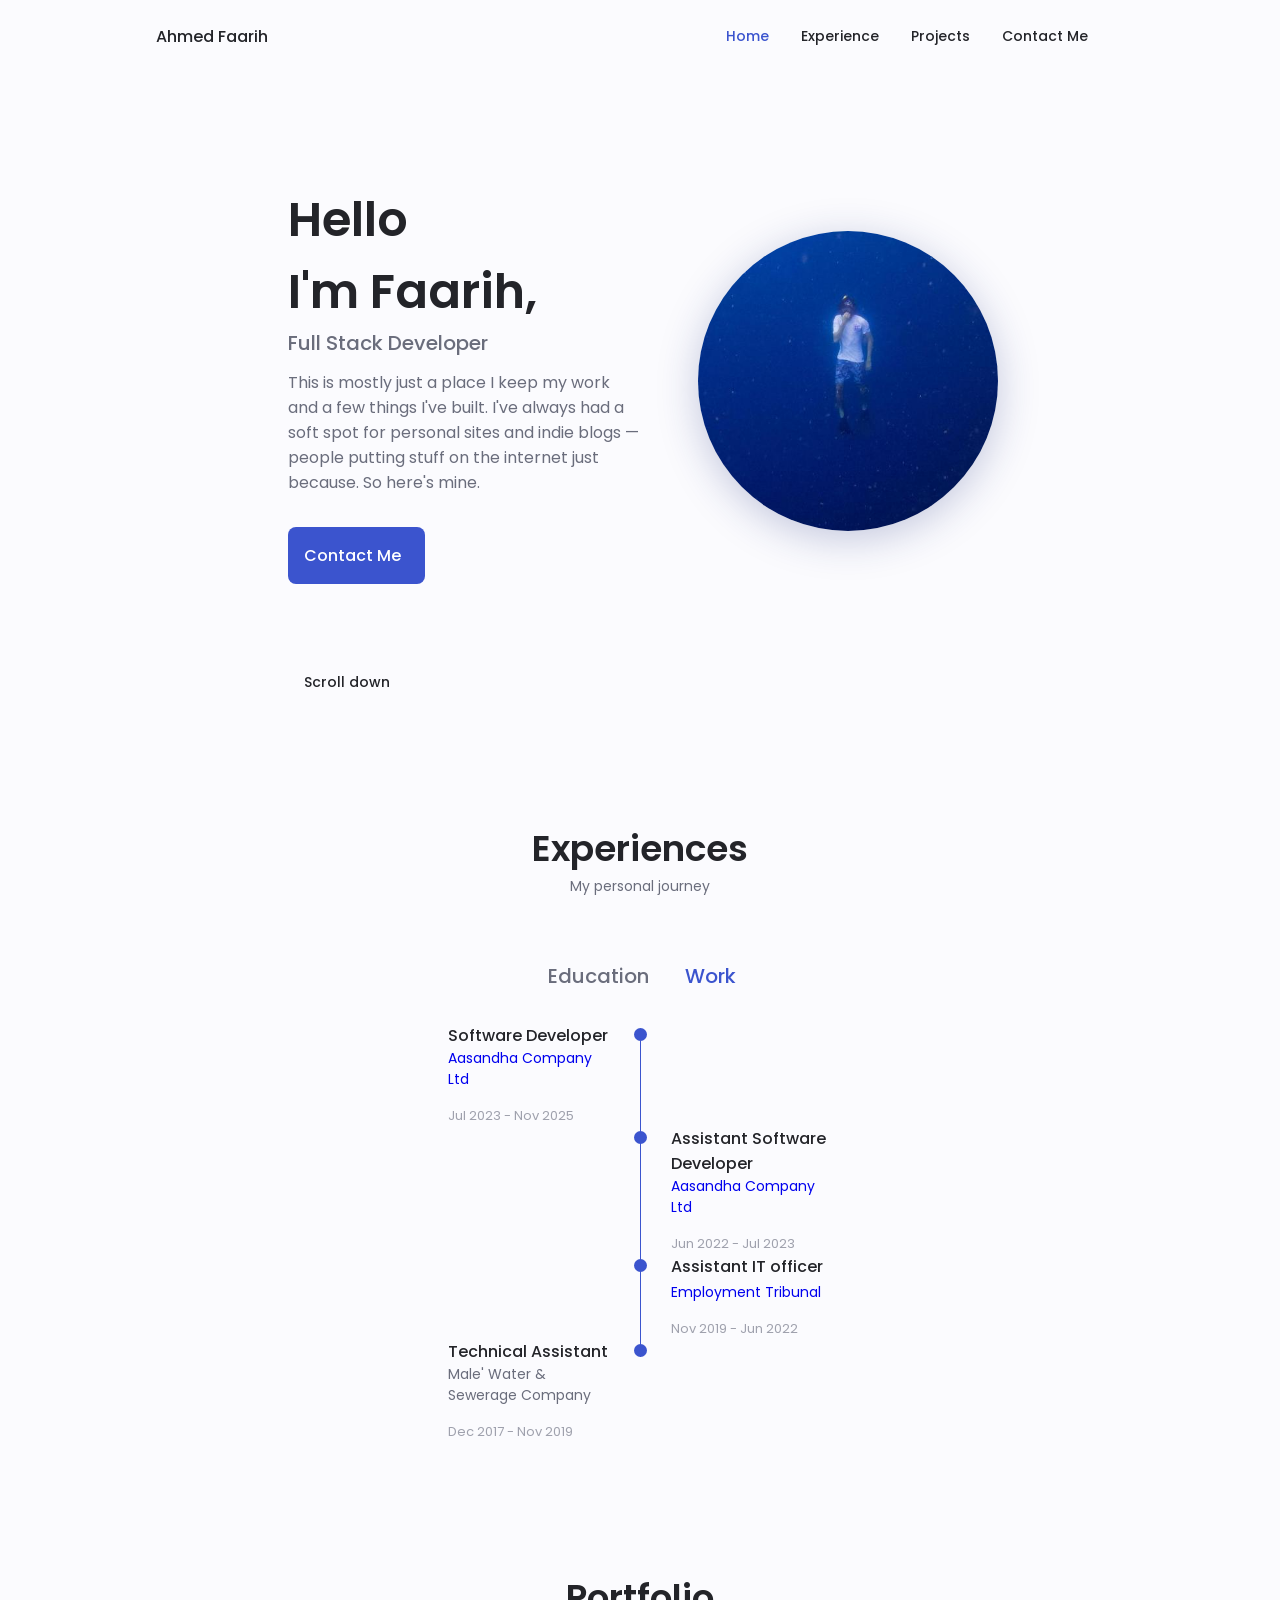
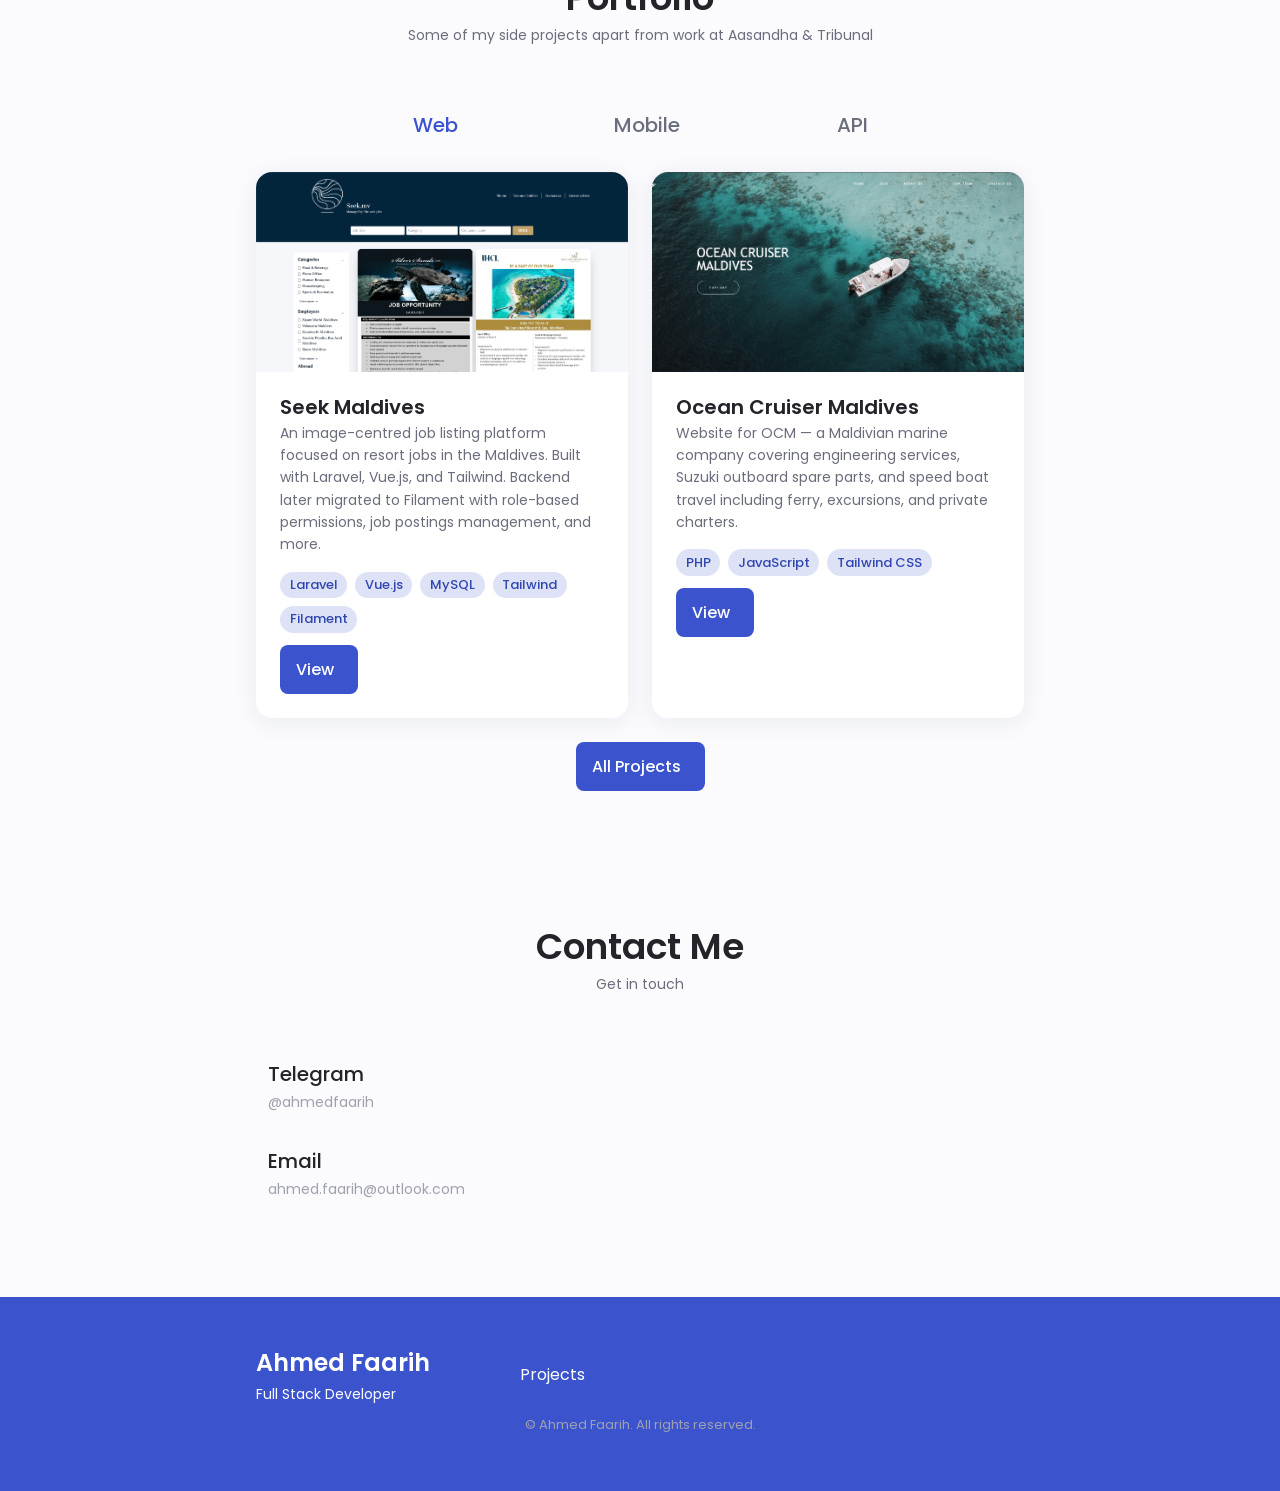
==== commit 2f2ba0a1: "wip added orihects" ====
--- a/index.html
+++ b/index.html
@@ -294,6 +294,7 @@
                             <h3 class="apps__title">Ocean Cruiser Maldives</h3>
                             <p class="apps__description">Website for OCM — a Maldivian marine company covering engineering services, Suzuki outboard spare parts, and speed boat travel including ferry, excursions, and private charters.</p>
                             <div class="portfolio__tags">
+                                <span class="portfolio__tag">PHP</span>
                                 <span class="portfolio__tag">JavaScript</span>
                                 <span class="portfolio__tag">Tailwind CSS</span>
                             </div>
